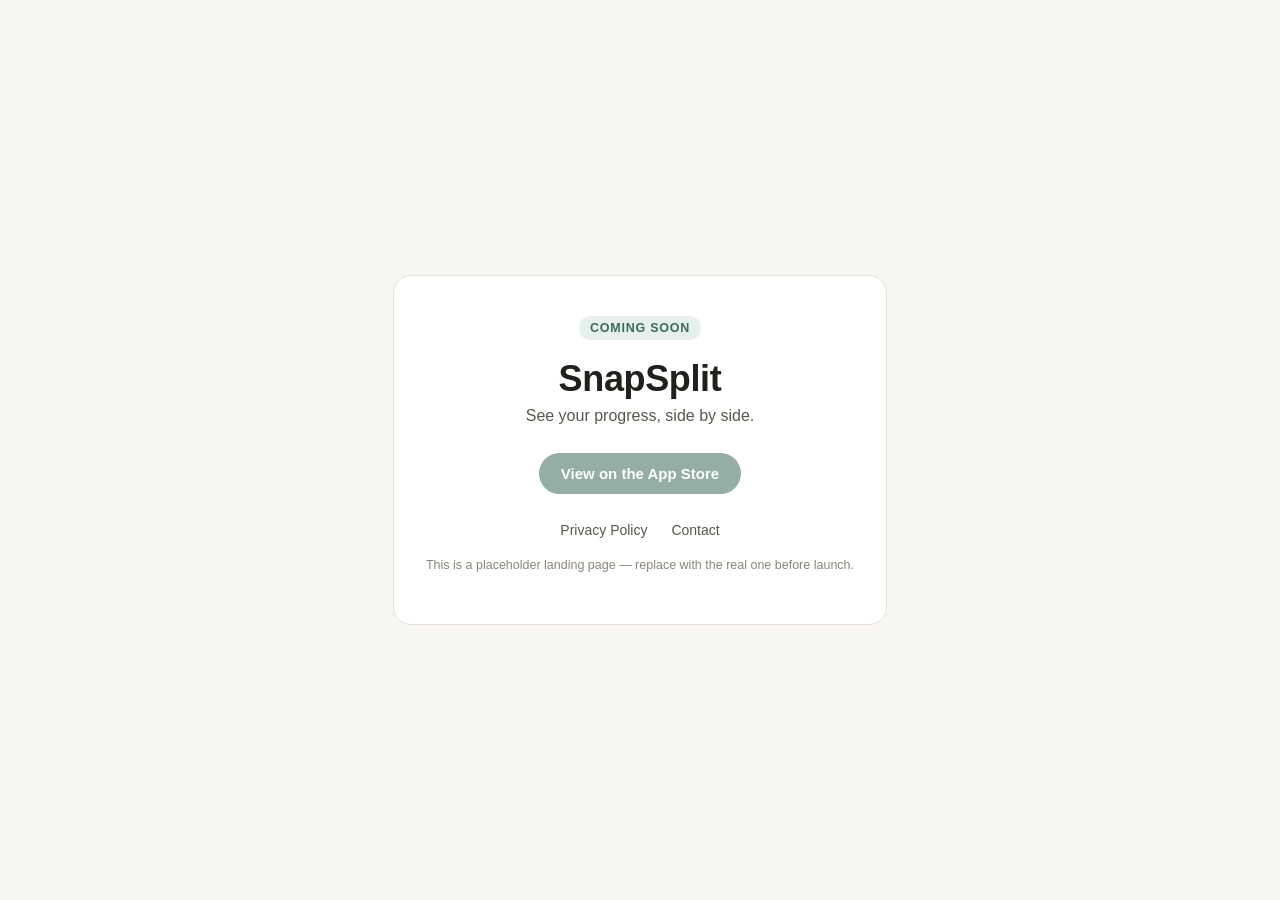
==== index.html @ 33d369a6 "Add privacy policy and placeholder landing page Co-Authored-By: Claude Sonnet 5 <noreply@anthropic.c" ====
<!doctype html>
<html lang="en">
<head>
<meta charset="utf-8">
<meta name="viewport" content="width=device-width, initial-scale=1">
<title>SnapSplit</title>
<meta name="description" content="SnapSplit — see your progress, side by side. A local-first iOS progress-photo app.">
<style>
  :root {
    --bg: #f7f6f3;
    --surface: #ffffff;
    --border: #e4e1da;
    --text: #22201c;
    --text-secondary: #5a564d;
    --text-tertiary: #8a8578;
    --accent: #3d6b5c;
    --accent-soft: #e7efec;
  }
  @media (prefers-color-scheme: dark) {
    :root {
      --bg: #171613;
      --surface: #1f1e1a;
      --border: #322f29;
      --text: #f2f0ea;
      --text-secondary: #b8b4a9;
      --text-tertiary: #837e70;
      --accent: #7fb8a3;
      --accent-soft: #223029;
    }
  }
  * { box-sizing: border-box; }
  body {
    margin: 0;
    background: var(--bg);
    color: var(--text);
    font-family: -apple-system, BlinkMacSystemFont, "Segoe UI", Helvetica, Arial, sans-serif;
    min-height: 100vh;
    display: flex;
    align-items: center;
    justify-content: center;
  }
  .card {
    max-width: 520px;
    margin: 32px 16px;
    padding: 40px 32px;
    background: var(--surface);
    border: 1px solid var(--border);
    border-radius: 18px;
    text-align: center;
  }
  .eyebrow {
    display: inline-flex; align-items: center; gap: 8px;
    font-size: 12.5px; font-weight: 600; letter-spacing: 0.06em; text-transform: uppercase;
    color: var(--accent); background: var(--accent-soft);
    padding: 5px 11px; border-radius: 999px;
  }
  h1 { font-size: clamp(28px, 7vw, 36px); line-height: 1.15; margin: 18px 0 8px; letter-spacing: -0.01em; }
  p.tagline { font-size: 16px; color: var(--text-secondary); margin: 0 0 28px; }
  .cta {
    display: inline-block;
    padding: 12px 22px;
    border-radius: 999px;
    background: var(--accent);
    color: #fff;
    text-decoration: none;
    font-weight: 600;
    font-size: 15px;
    opacity: 0.55;
    pointer-events: none;
  }
  .links { margin-top: 28px; font-size: 14px; }
  .links a { color: var(--text-secondary); text-decoration: none; margin: 0 10px; }
  .links a:hover { color: var(--accent); }
  .note { margin-top: 20px; font-size: 12.5px; color: var(--text-tertiary); }
</style>
</head>
<body>
  <div class="card">
    <span class="eyebrow">Coming soon</span>
    <h1>SnapSplit</h1>
    <p class="tagline">See your progress, side by side.</p>
    <span class="cta">View on the App Store</span>
    <div class="links">
      <a href="privacy.html">Privacy Policy</a>
      <a href="mailto:johnaasencio@gmail.com">Contact</a>
    </div>
    <p class="note">This is a placeholder landing page — replace with the real one before launch.</p>
  </div>
</body>
</html>
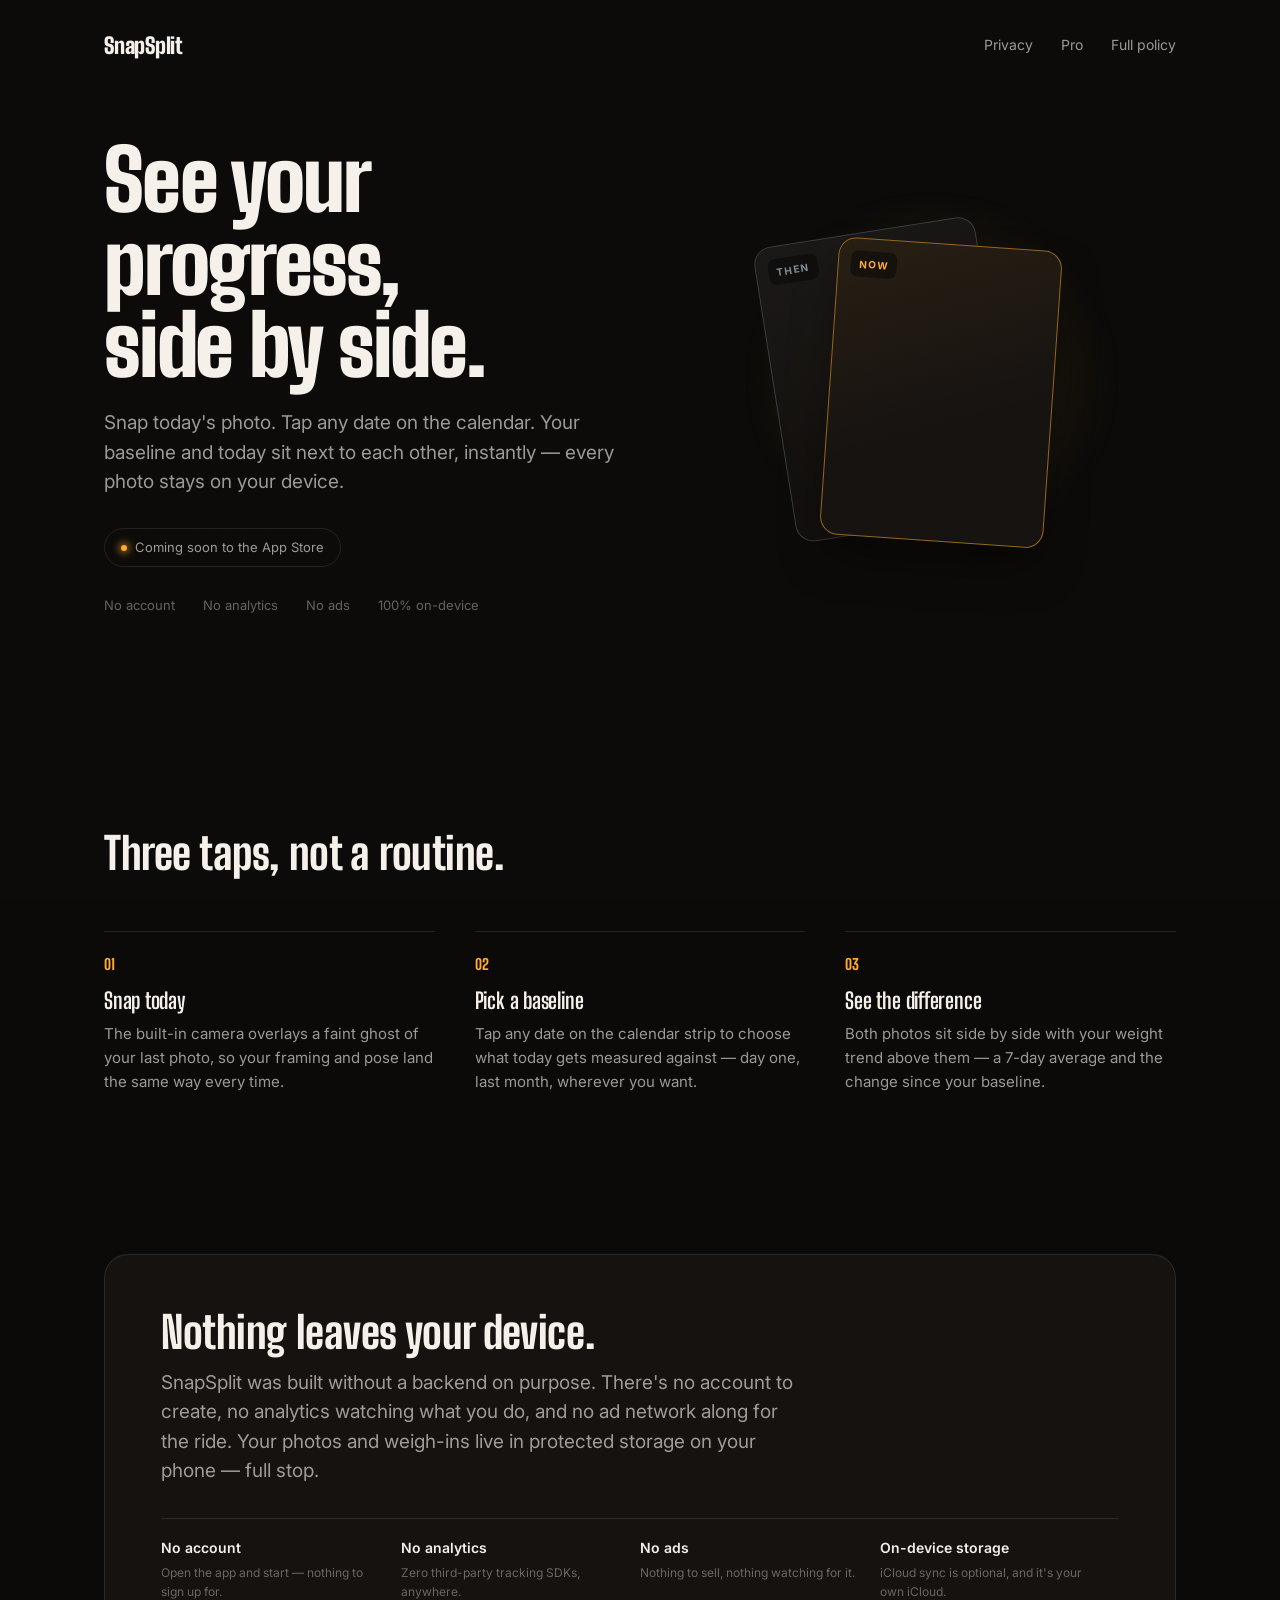
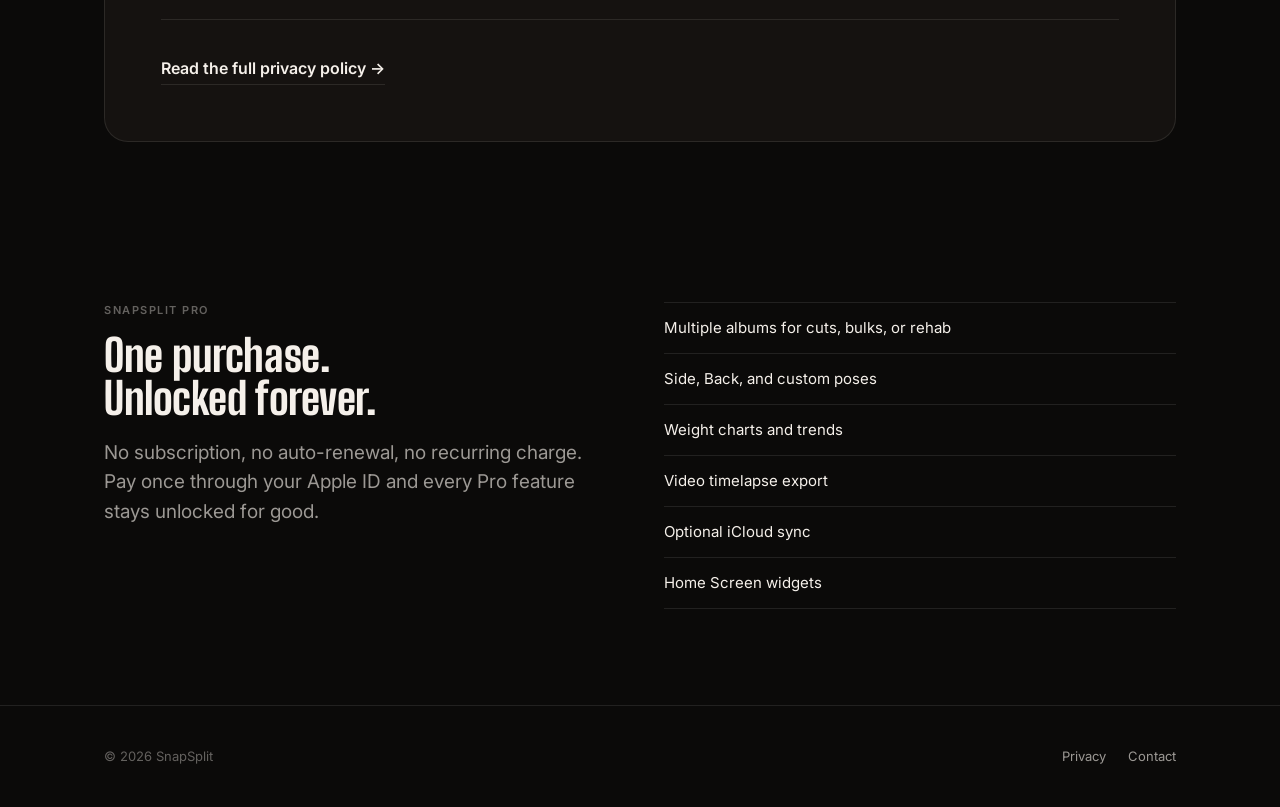
==== commit d52f666a: "Redesign site around the app's own Safelight color/type system Replaces the generic placeholder with" ====
--- a/index.html
+++ b/index.html
@@ -4,87 +4,147 @@
 <meta charset="utf-8">
 <meta name="viewport" content="width=device-width, initial-scale=1">
 <title>SnapSplit</title>
-<meta name="description" content="SnapSplit — see your progress, side by side. A local-first iOS progress-photo app.">
-<style>
-  :root {
-    --bg: #f7f6f3;
-    --surface: #ffffff;
-    --border: #e4e1da;
-    --text: #22201c;
-    --text-secondary: #5a564d;
-    --text-tertiary: #8a8578;
-    --accent: #3d6b5c;
-    --accent-soft: #e7efec;
-  }
-  @media (prefers-color-scheme: dark) {
-    :root {
-      --bg: #171613;
-      --surface: #1f1e1a;
-      --border: #322f29;
-      --text: #f2f0ea;
-      --text-secondary: #b8b4a9;
-      --text-tertiary: #837e70;
-      --accent: #7fb8a3;
-      --accent-soft: #223029;
-    }
-  }
-  * { box-sizing: border-box; }
-  body {
-    margin: 0;
-    background: var(--bg);
-    color: var(--text);
-    font-family: -apple-system, BlinkMacSystemFont, "Segoe UI", Helvetica, Arial, sans-serif;
-    min-height: 100vh;
-    display: flex;
-    align-items: center;
-    justify-content: center;
-  }
-  .card {
-    max-width: 520px;
-    margin: 32px 16px;
-    padding: 40px 32px;
-    background: var(--surface);
-    border: 1px solid var(--border);
-    border-radius: 18px;
-    text-align: center;
-  }
-  .eyebrow {
-    display: inline-flex; align-items: center; gap: 8px;
-    font-size: 12.5px; font-weight: 600; letter-spacing: 0.06em; text-transform: uppercase;
-    color: var(--accent); background: var(--accent-soft);
-    padding: 5px 11px; border-radius: 999px;
-  }
-  h1 { font-size: clamp(28px, 7vw, 36px); line-height: 1.15; margin: 18px 0 8px; letter-spacing: -0.01em; }
-  p.tagline { font-size: 16px; color: var(--text-secondary); margin: 0 0 28px; }
-  .cta {
-    display: inline-block;
-    padding: 12px 22px;
-    border-radius: 999px;
-    background: var(--accent);
-    color: #fff;
-    text-decoration: none;
-    font-weight: 600;
-    font-size: 15px;
-    opacity: 0.55;
-    pointer-events: none;
-  }
-  .links { margin-top: 28px; font-size: 14px; }
-  .links a { color: var(--text-secondary); text-decoration: none; margin: 0 10px; }
-  .links a:hover { color: var(--accent); }
-  .note { margin-top: 20px; font-size: 12.5px; color: var(--text-tertiary); }
-</style>
+<meta name="description" content="SnapSplit — see your progress, side by side. A local-first iOS app for progress photos: no account, no analytics, no ads.">
+<link rel="stylesheet" href="styles.css">
 </head>
 <body>
-  <div class="card">
-    <span class="eyebrow">Coming soon</span>
-    <h1>SnapSplit</h1>
-    <p class="tagline">See your progress, side by side.</p>
-    <span class="cta">View on the App Store</span>
-    <div class="links">
-      <a href="privacy.html">Privacy Policy</a>
+
+<nav class="nav">
+  <div class="container">
+    <a class="wordmark" href="./">SnapSplit</a>
+    <div class="nav-links">
+      <a href="#privacy">Privacy</a>
+      <a href="#pro">Pro</a>
+      <a href="privacy.html">Full policy</a>
+    </div>
+  </div>
+</nav>
+
+<header class="hero">
+  <div class="container">
+    <div class="hero-copy">
+      <h1>See your progress,<br>side by side.</h1>
+      <p class="lede">Snap today's photo. Tap any date on the calendar. Your baseline and today sit next to each other, instantly — every photo stays on your device.</p>
+      <span class="chip"><span class="dot"></span>Coming soon to the App Store</span>
+      <div class="hero-facts">
+        <span>No account</span>
+        <span>No analytics</span>
+        <span>No ads</span>
+        <span>100% on-device</span>
+      </div>
+    </div>
+    <div class="hero-visual" aria-hidden="true">
+      <div class="glow"></div>
+      <div class="card-fan">
+        <div class="card card-then">
+          <div class="card-fill"></div>
+          <span class="card-tag">THEN</span>
+        </div>
+        <div class="card card-now">
+          <div class="card-fill"></div>
+          <span class="card-tag">NOW</span>
+        </div>
+      </div>
+    </div>
+  </div>
+</header>
+
+<section id="how">
+  <div class="container">
+    <div class="section-head">
+      <h2>Three taps, not a routine.</h2>
+    </div>
+    <div class="steps">
+      <div class="step">
+        <span class="num">01</span>
+        <h3>Snap today</h3>
+        <p>The built-in camera overlays a faint ghost of your last photo, so your framing and pose land the same way every time.</p>
+      </div>
+      <div class="step">
+        <span class="num">02</span>
+        <h3>Pick a baseline</h3>
+        <p>Tap any date on the calendar strip to choose what today gets measured against — day one, last month, wherever you want.</p>
+      </div>
+      <div class="step">
+        <span class="num">03</span>
+        <h3>See the difference</h3>
+        <p>Both photos sit side by side with your weight trend above them — a 7-day average and the change since your baseline.</p>
+      </div>
+    </div>
+  </div>
+</section>
+
+<section id="privacy" class="section-tight">
+  <div class="container">
+    <div class="privacy-panel">
+      <div class="section-head">
+        <h2>Nothing leaves your device.</h2>
+        <p class="lede">SnapSplit was built without a backend on purpose. There's no account to create, no analytics watching what you do, and no ad network along for the ride. Your photos and weigh-ins live in protected storage on your phone — full stop.</p>
+      </div>
+      <div class="fact-row">
+        <div class="fact">No account<span>Open the app and start — nothing to sign up for.</span></div>
+        <div class="fact">No analytics<span>Zero third-party tracking SDKs, anywhere.</span></div>
+        <div class="fact">No ads<span>Nothing to sell, nothing watching for it.</span></div>
+        <div class="fact">On-device storage<span>iCloud sync is optional, and it's your own iCloud.</span></div>
+      </div>
+      <a class="link-arrow" href="privacy.html">Read the full privacy policy →</a>
+    </div>
+  </div>
+</section>
+
+<section id="pro">
+  <div class="container">
+    <div class="pro-grid">
+      <div>
+        <div class="eyebrow" style="margin-bottom:14px;">SnapSplit Pro</div>
+        <h2 style="margin-bottom:18px;">One purchase.<br>Unlocked forever.</h2>
+        <p class="lede">No subscription, no auto-renewal, no recurring charge. Pay once through your Apple ID and every Pro feature stays unlocked for good.</p>
+      </div>
+      <ul class="pro-list">
+        <li>Multiple albums for cuts, bulks, or rehab</li>
+        <li>Side, Back, and custom poses</li>
+        <li>Weight charts and trends</li>
+        <li>Video timelapse export</li>
+        <li>Optional iCloud sync</li>
+        <li>Home Screen widgets</li>
+      </ul>
+    </div>
+  </div>
+</section>
+
+<footer>
+  <div class="container">
+    <span>&copy; 2026 SnapSplit</span>
+    <div class="foot-links">
+      <a href="privacy.html">Privacy</a>
       <a href="mailto:johnaasencio@gmail.com">Contact</a>
     </div>
-    <p class="note">This is a placeholder landing page — replace with the real one before launch.</p>
   </div>
+</footer>
+
+<script>
+// A single restrained interaction: the hero cards tilt very slightly toward
+// the cursor. Skipped entirely on touch devices and for reduced-motion users.
+(function () {
+  var prefersReduced = window.matchMedia('(prefers-reduced-motion: reduce)').matches;
+  var isTouch = window.matchMedia('(hover: none)').matches;
+  if (prefersReduced || isTouch) return;
+
+  var visual = document.querySelector('.hero-visual');
+  var fan = document.querySelector('.card-fan');
+  if (!visual || !fan) return;
+
+  visual.addEventListener('mousemove', function (e) {
+    var rect = visual.getBoundingClientRect();
+    var x = (e.clientX - rect.left) / rect.width - 0.5;
+    var y = (e.clientY - rect.top) / rect.height - 0.5;
+    fan.style.transform = 'rotate(' + (x * -4) + 'deg) translate(' + (x * 6) + 'px,' + (y * 6) + 'px)';
+  });
+  visual.addEventListener('mouseleave', function () {
+    fan.style.transform = '';
+  });
+})();
+</script>
+
 </body>
 </html>
--- a/styles.css
+++ b/styles.css
@@ -0,0 +1,392 @@
+/* SnapSplit — shared site styles
+   Color tokens are pulled directly from SSColors.swift ("Safelight") so the
+   site and the app are the same object seen from two angles: a warm,
+   near-black room with one amber lamp left burning, and a cool, fixed
+   counter-tone for whatever's being measured against. */
+
+@import url('https://fonts.googleapis.com/css2?family=Big+Shoulders+Display:wght@700;800;900&family=Inter:wght@400;500;600;700&display=swap');
+
+:root {
+  --bg: #0b0a09;
+  --surface: #151210;
+  --surface-elevated: #221e1a;
+  --text: #f5f0ea;
+  --text-secondary: rgba(245, 240, 234, 0.62);
+  --text-tertiary: rgba(245, 240, 234, 0.38);
+  --hairline: rgba(245, 240, 234, 0.1);
+  --accent: #ffaa2b;
+  --accent-wash: rgba(255, 170, 43, 0.14);
+  --on-accent: #0b0a09;
+  --archive: #9aaab5;
+  --archive-wash: rgba(154, 170, 181, 0.16);
+  --positive: #3fbf97;
+
+  --font-display: "Big Shoulders Display", "Arial Narrow", sans-serif;
+  --font-body: "Inter", -apple-system, BlinkMacSystemFont, "Segoe UI", sans-serif;
+
+  --container: 1120px;
+}
+
+* { box-sizing: border-box; }
+
+html { color-scheme: dark; }
+
+body {
+  margin: 0;
+  background: var(--bg);
+  color: var(--text);
+  font-family: var(--font-body);
+  font-size: 16px;
+  line-height: 1.6;
+  -webkit-font-smoothing: antialiased;
+}
+
+/* Faint grain so the dark ground reads as a lit room, not a flat rectangle. */
+body::before {
+  content: "";
+  position: fixed;
+  inset: 0;
+  pointer-events: none;
+  z-index: 1;
+  opacity: 0.05;
+  mix-blend-mode: overlay;
+  background-image: url("data:image/svg+xml,%3Csvg xmlns='http://www.w3.org/2000/svg' width='120' height='120'%3E%3Cfilter id='n'%3E%3CfeTurbulence type='fractalNoise' baseFrequency='0.9' numOctaves='2' stitchTiles='stitch'/%3E%3C/filter%3E%3Crect width='100%25' height='100%25' filter='url(%23n)'/%3E%3C/svg%3E");
+}
+
+img { max-width: 100%; display: block; }
+
+a { color: inherit; }
+
+.container {
+  max-width: var(--container);
+  margin: 0 auto;
+  padding: 0 24px;
+}
+
+/* ---------- Type ---------- */
+
+h1, h2, h3, .display {
+  font-family: var(--font-display);
+  font-weight: 800;
+  letter-spacing: -0.01em;
+  line-height: 0.98;
+  margin: 0;
+}
+
+h1 { font-size: clamp(44px, 7vw, 84px); font-weight: 900; letter-spacing: -0.02em; }
+h2 { font-size: clamp(30px, 4vw, 44px); }
+h3 { font-size: 22px; font-weight: 700; }
+
+p { margin: 0; color: var(--text-secondary); max-width: 62ch; }
+
+.eyebrow {
+  font-family: var(--font-body);
+  font-size: 11px;
+  font-weight: 600;
+  letter-spacing: 0.14em;
+  text-transform: uppercase;
+  color: var(--text-tertiary);
+}
+
+.lede {
+  font-size: 19px;
+  line-height: 1.55;
+  color: var(--text-secondary);
+}
+
+/* ---------- Nav ---------- */
+
+.nav {
+  position: relative;
+  z-index: 2;
+  padding: 28px 0;
+}
+.nav .container {
+  display: flex;
+  align-items: center;
+  justify-content: space-between;
+}
+.wordmark {
+  font-family: var(--font-display);
+  font-size: 22px;
+  font-weight: 900;
+  letter-spacing: -0.01em;
+  text-decoration: none;
+  color: var(--text);
+}
+.nav-links {
+  display: flex;
+  align-items: center;
+  gap: 28px;
+  font-size: 14px;
+  color: var(--text-secondary);
+}
+.nav-links a { text-decoration: none; }
+.nav-links a:hover { color: var(--text); }
+
+/* ---------- Buttons / chips ---------- */
+
+.chip {
+  display: inline-flex;
+  align-items: center;
+  gap: 8px;
+  font-size: 13px;
+  color: var(--text-secondary);
+  border: 1px solid var(--hairline);
+  border-radius: 999px;
+  padding: 8px 16px;
+}
+.chip .dot {
+  width: 6px;
+  height: 6px;
+  border-radius: 50%;
+  background: var(--accent);
+  box-shadow: 0 0 8px 1px var(--accent);
+}
+
+.link-arrow {
+  display: inline-flex;
+  align-items: baseline;
+  gap: 6px;
+  color: var(--text);
+  text-decoration: none;
+  font-weight: 600;
+  border-bottom: 1px solid var(--hairline);
+  padding-bottom: 2px;
+}
+.link-arrow:hover { border-color: var(--accent); color: var(--accent); }
+
+/* ---------- Sections ---------- */
+
+section { position: relative; z-index: 2; padding: 96px 0; }
+.section-tight { padding: 64px 0; }
+
+.section-head {
+  max-width: 640px;
+  margin-bottom: 56px;
+}
+.section-head h2 { margin-bottom: 14px; }
+
+/* ---------- Hero ---------- */
+
+.hero {
+  padding: 48px 0 120px;
+  overflow: hidden;
+}
+.hero .container {
+  display: grid;
+  grid-template-columns: 1.1fr 1fr;
+  gap: 48px;
+  align-items: center;
+}
+.hero-copy h1 { margin-bottom: 22px; }
+.hero-copy .lede { margin-bottom: 32px; }
+.hero-facts {
+  display: flex;
+  flex-wrap: wrap;
+  gap: 10px 28px;
+  margin-top: 28px;
+  font-size: 13px;
+  color: var(--text-tertiary);
+}
+.hero-facts span { white-space: nowrap; }
+
+.hero-visual {
+  position: relative;
+  height: 440px;
+  display: flex;
+  align-items: center;
+  justify-content: center;
+}
+.glow {
+  position: absolute;
+  width: 380px;
+  height: 380px;
+  border-radius: 50%;
+  background: radial-gradient(circle, var(--accent-wash) 0%, transparent 70%);
+  filter: blur(4px);
+  animation: breathe 7s ease-in-out infinite;
+}
+.card-fan { position: relative; width: 280px; height: 373px; }
+.card {
+  position: absolute;
+  width: 224px;
+  height: 298px;
+  border-radius: 18px;
+  background: var(--surface);
+  border: 1px solid var(--hairline);
+  top: 38px;
+  left: 28px;
+}
+.card-then {
+  transform: rotate(-9deg) translate(-46px, -6px);
+  opacity: 0.82;
+  border-color: rgba(154, 170, 181, 0.35);
+  animation: drift-then 6.4s ease-in-out infinite;
+}
+.card-now {
+  transform: rotate(4deg) translate(10px, 14px);
+  border-color: rgba(255, 170, 43, 0.55);
+  box-shadow: 0 24px 48px -12px rgba(0, 0, 0, 0.6);
+  animation: drift-now 6.4s ease-in-out infinite;
+}
+.card-tag {
+  position: absolute;
+  top: 12px;
+  left: 12px;
+  font-family: var(--font-body);
+  font-size: 10px;
+  font-weight: 700;
+  letter-spacing: 0.14em;
+  padding: 5px 8px;
+  border-radius: 7px;
+  background: rgba(11, 10, 9, 0.62);
+}
+.card-then .card-tag { color: var(--archive); }
+.card-now .card-tag { color: var(--accent); }
+.card-fill {
+  position: absolute;
+  inset: 0;
+  border-radius: 18px;
+  opacity: 0.5;
+}
+.card-then .card-fill { background: linear-gradient(160deg, rgba(154,170,181,0.14), transparent 60%); }
+.card-now .card-fill { background: linear-gradient(160deg, rgba(255,170,43,0.16), transparent 60%); }
+
+@keyframes drift-then {
+  0%, 100% { transform: rotate(-9deg) translate(-46px, -14px); }
+  50% { transform: rotate(-9deg) translate(-46px, 2px); }
+}
+@keyframes drift-now {
+  0%, 100% { transform: rotate(4deg) translate(10px, 20px); }
+  50% { transform: rotate(4deg) translate(10px, 6px); }
+}
+@keyframes breathe {
+  0%, 100% { opacity: 0.7; transform: scale(1); }
+  50% { opacity: 1; transform: scale(1.08); }
+}
+
+/* One-time load reveal for the hero only — not repeated per-section. */
+.hero-copy > * , .hero-visual {
+  animation: rise 0.9s cubic-bezier(0.16, 1, 0.3, 1) both;
+}
+.hero-copy h1 { animation-delay: 0.05s; }
+.hero-copy .lede { animation-delay: 0.15s; }
+.hero-copy .hero-facts { animation-delay: 0.25s; }
+.hero-copy .chip { animation-delay: 0.32s; }
+.hero-visual { animation-delay: 0.1s; }
+
+@keyframes rise {
+  from { opacity: 0; transform: translateY(14px); }
+  to { opacity: 1; transform: translateY(0); }
+}
+
+/* ---------- How it works ---------- */
+
+.steps {
+  display: grid;
+  grid-template-columns: repeat(3, 1fr);
+  gap: 40px;
+}
+.step { border-top: 1px solid var(--hairline); padding-top: 20px; }
+.step .num {
+  font-family: var(--font-display);
+  font-size: 15px;
+  font-weight: 800;
+  color: var(--accent);
+  display: block;
+  margin-bottom: 14px;
+}
+.step h3 { margin-bottom: 10px; }
+.step p { font-size: 15px; }
+
+/* ---------- Privacy panel ---------- */
+
+.privacy-panel {
+  background: var(--surface);
+  border: 1px solid var(--hairline);
+  border-radius: 24px;
+  padding: 56px;
+}
+.privacy-panel .section-head { margin-bottom: 28px; }
+.fact-row {
+  display: flex;
+  flex-wrap: wrap;
+  gap: 12px 0;
+  margin: 32px 0 36px;
+  border-top: 1px solid var(--hairline);
+  border-bottom: 1px solid var(--hairline);
+}
+.fact {
+  flex: 1 1 200px;
+  padding: 18px 24px 18px 0;
+  font-size: 14px;
+  color: var(--text);
+  font-weight: 600;
+}
+.fact span {
+  display: block;
+  font-size: 12px;
+  font-weight: 400;
+  color: var(--text-tertiary);
+  margin-top: 4px;
+}
+
+/* ---------- Pro ---------- */
+
+.pro-grid {
+  display: grid;
+  grid-template-columns: 1fr 1fr;
+  gap: 48px;
+  align-items: start;
+}
+.pro-list { list-style: none; margin: 0; padding: 0; }
+.pro-list li {
+  padding: 13px 0;
+  border-top: 1px solid var(--hairline);
+  color: var(--text);
+  font-size: 15px;
+}
+.pro-list li:last-child { border-bottom: 1px solid var(--hairline); }
+.price-note {
+  margin-top: 24px;
+  font-size: 13px;
+  color: var(--text-tertiary);
+}
+
+/* ---------- Footer ---------- */
+
+footer {
+  border-top: 1px solid var(--hairline);
+  padding: 40px 0;
+  position: relative;
+  z-index: 2;
+}
+footer .container {
+  display: flex;
+  flex-wrap: wrap;
+  justify-content: space-between;
+  align-items: center;
+  gap: 16px;
+  font-size: 13px;
+  color: var(--text-tertiary);
+}
+footer .foot-links { display: flex; gap: 22px; }
+footer a { text-decoration: none; color: var(--text-secondary); }
+footer a:hover { color: var(--accent); }
+
+/* ---------- Responsive ---------- */
+
+@media (max-width: 860px) {
+  .hero .container { grid-template-columns: 1fr; }
+  .hero-visual { height: 340px; order: -1; }
+  .steps { grid-template-columns: 1fr; gap: 32px; }
+  .pro-grid { grid-template-columns: 1fr; }
+  .privacy-panel { padding: 36px 24px; }
+}
+
+@media (prefers-reduced-motion: reduce) {
+  .card-then, .card-now, .glow, .hero-copy > *, .hero-visual {
+    animation: none !important;
+  }
+}
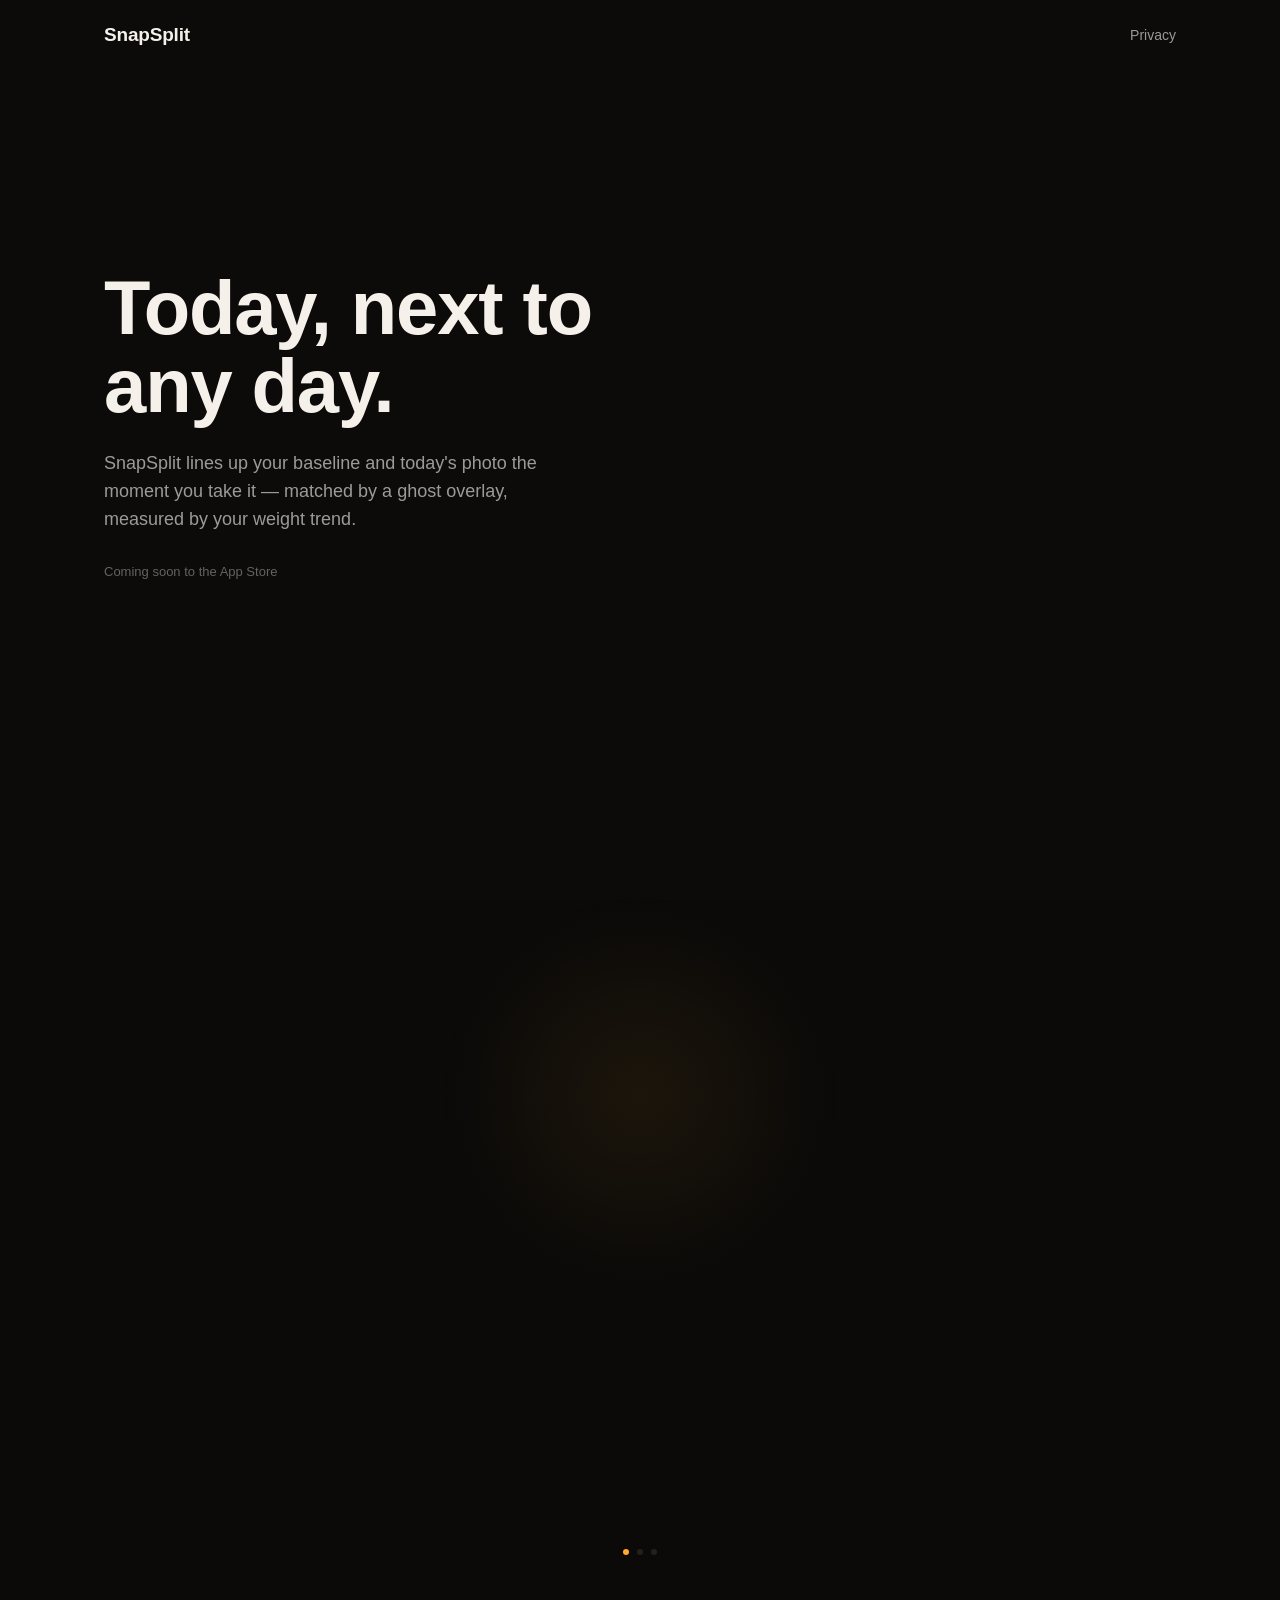
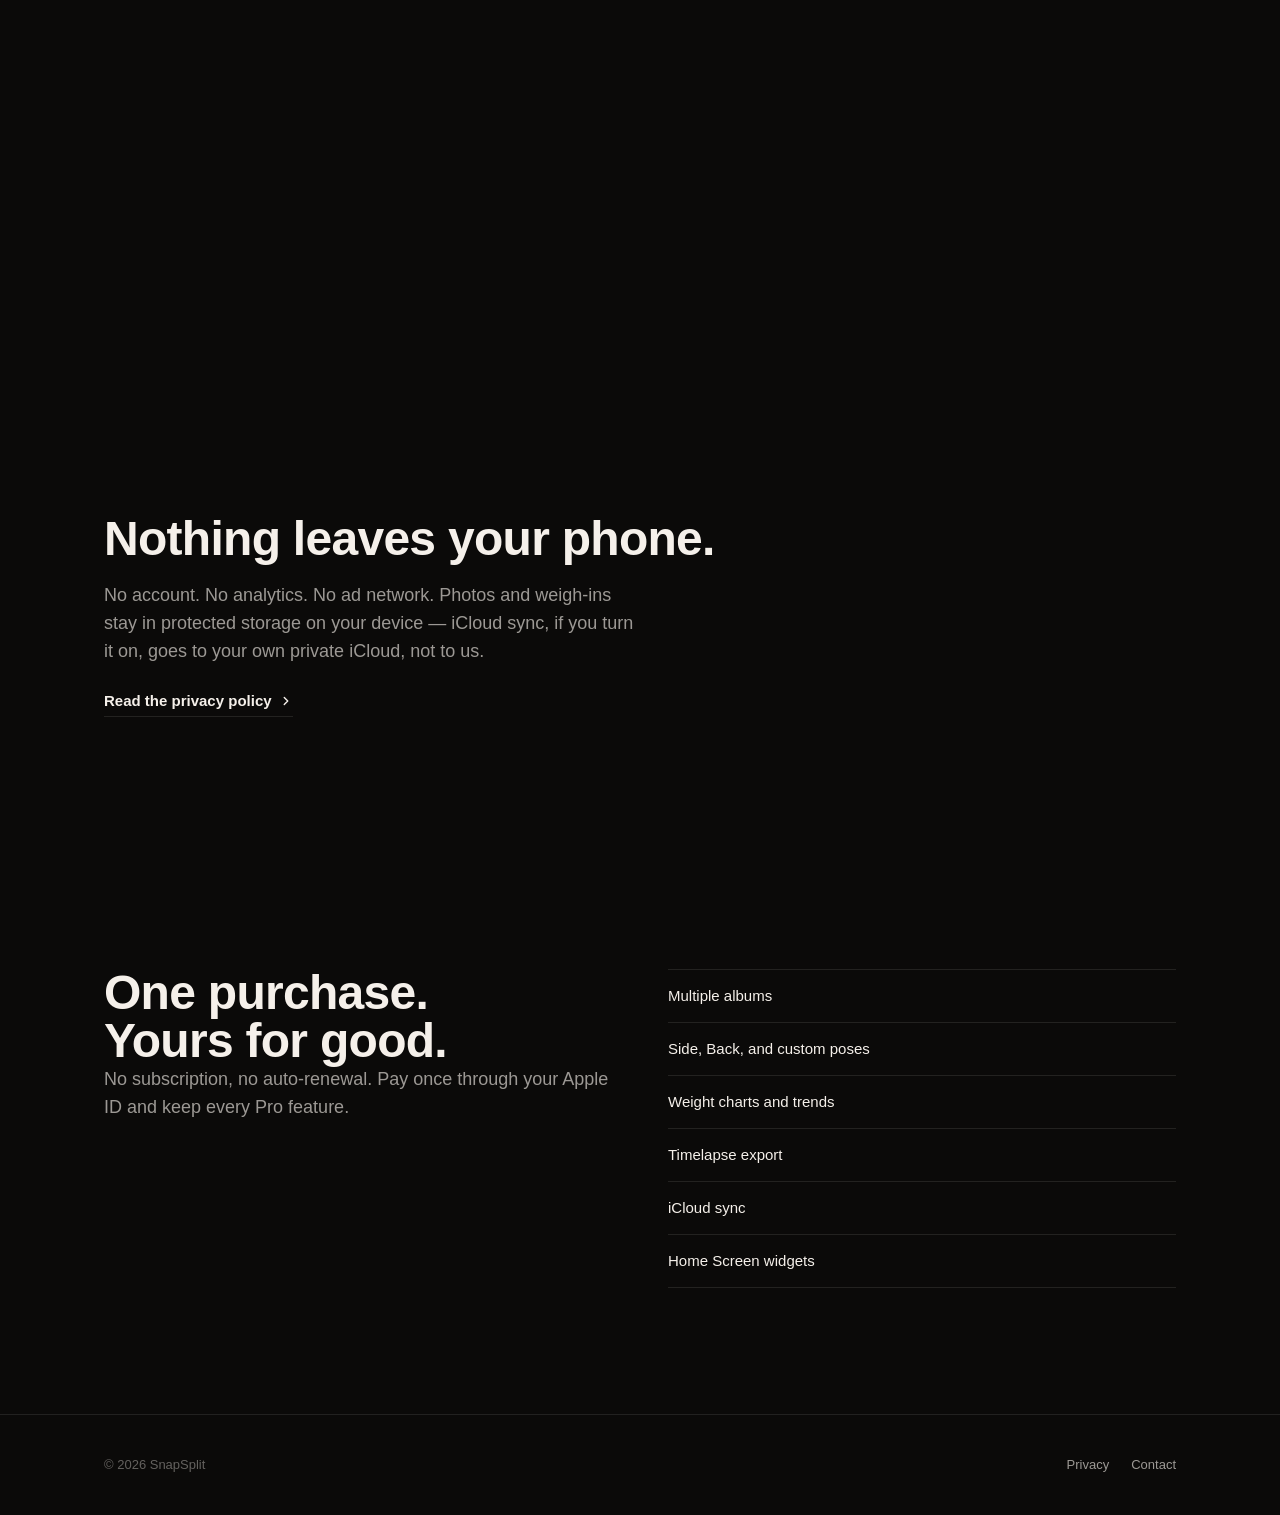
==== commit fc6c162f: "Rebuild as an Apple-style scroll-scrubbed page instead of a static one - Replace the two-Google-Font" ====
--- a/index.html
+++ b/index.html
@@ -4,108 +4,87 @@
 <meta charset="utf-8">
 <meta name="viewport" content="width=device-width, initial-scale=1">
 <title>SnapSplit</title>
-<meta name="description" content="SnapSplit — see your progress, side by side. A local-first iOS app for progress photos: no account, no analytics, no ads.">
+<meta name="description" content="SnapSplit lines up your baseline and today's photo the moment you take it. No account, no analytics, kept entirely on your phone.">
 <link rel="stylesheet" href="styles.css">
 </head>
 <body>
 
-<nav class="nav">
+<nav class="nav" id="nav">
   <div class="container">
     <a class="wordmark" href="./">SnapSplit</a>
     <div class="nav-links">
-      <a href="#privacy">Privacy</a>
-      <a href="#pro">Pro</a>
-      <a href="privacy.html">Full policy</a>
+      <a href="privacy.html">Privacy</a>
     </div>
   </div>
 </nav>
 
 <header class="hero">
   <div class="container">
-    <div class="hero-copy">
-      <h1>See your progress,<br>side by side.</h1>
-      <p class="lede">Snap today's photo. Tap any date on the calendar. Your baseline and today sit next to each other, instantly — every photo stays on your device.</p>
-      <span class="chip"><span class="dot"></span>Coming soon to the App Store</span>
-      <div class="hero-facts">
-        <span>No account</span>
-        <span>No analytics</span>
-        <span>No ads</span>
-        <span>100% on-device</span>
-      </div>
-    </div>
-    <div class="hero-visual" aria-hidden="true">
-      <div class="glow"></div>
-      <div class="card-fan">
-        <div class="card card-then">
-          <div class="card-fill"></div>
-          <span class="card-tag">THEN</span>
-        </div>
-        <div class="card card-now">
-          <div class="card-fill"></div>
-          <span class="card-tag">NOW</span>
-        </div>
-      </div>
-    </div>
+    <h1>Today, next to any day.</h1>
+    <p class="lede">SnapSplit lines up your baseline and today's photo the moment you take it — matched by a ghost overlay, measured by your weight trend.</p>
+    <p class="note">Coming soon to the App Store</p>
   </div>
 </header>
 
-<section id="how">
-  <div class="container">
-    <div class="section-head">
-      <h2>Three taps, not a routine.</h2>
-    </div>
-    <div class="steps">
-      <div class="step">
-        <span class="num">01</span>
-        <h3>Snap today</h3>
-        <p>The built-in camera overlays a faint ghost of your last photo, so your framing and pose land the same way every time.</p>
-      </div>
-      <div class="step">
-        <span class="num">02</span>
-        <h3>Pick a baseline</h3>
-        <p>Tap any date on the calendar strip to choose what today gets measured against — day one, last month, wherever you want.</p>
-      </div>
-      <div class="step">
-        <span class="num">03</span>
-        <h3>See the difference</h3>
-        <p>Both photos sit side by side with your weight trend above them — a 7-day average and the change since your baseline.</p>
-      </div>
+<section class="reveal" id="reveal">
+  <div class="reveal-sticky">
+    <div class="reveal-stage" id="stage">
+      <div class="reveal-glow" id="glow"></div>
+      <div class="rcard rcard-then" id="cardThen">
+        <div class="rcard-fill"></div>
+        <span class="rcard-tag">Then</span>
+      </div>
+      <div class="rcard rcard-now" id="cardNow">
+        <div class="rcard-fill"></div>
+        <span class="rcard-tag">Now</span>
+      </div>
+    </div>
+    <div class="reveal-copy">
+      <div class="reveal-phase" id="phase0">
+        <h3>Start anywhere.</h3>
+        <p>Tap any day on the calendar. That becomes your baseline — day one, last month, whenever you want to measure from.</p>
+      </div>
+      <div class="reveal-phase" id="phase1">
+        <h3>Match it exactly.</h3>
+        <p>A faint outline of your last photo sits on the live camera preview, so your framing lands the same way every time.</p>
+      </div>
+      <div class="reveal-phase" id="phase2">
+        <h3>See what changed.</h3>
+        <p>Baseline and today, side by side — with your 7-day weight average and the change since your baseline right above them.</p>
+      </div>
+    </div>
+    <div class="reveal-progress" id="progress">
+      <span></span><span></span><span></span>
     </div>
   </div>
 </section>
 
-<section id="privacy" class="section-tight">
-  <div class="container">
-    <div class="privacy-panel">
-      <div class="section-head">
-        <h2>Nothing leaves your device.</h2>
-        <p class="lede">SnapSplit was built without a backend on purpose. There's no account to create, no analytics watching what you do, and no ad network along for the ride. Your photos and weigh-ins live in protected storage on your phone — full stop.</p>
-      </div>
-      <div class="fact-row">
-        <div class="fact">No account<span>Open the app and start — nothing to sign up for.</span></div>
-        <div class="fact">No analytics<span>Zero third-party tracking SDKs, anywhere.</span></div>
-        <div class="fact">No ads<span>Nothing to sell, nothing watching for it.</span></div>
-        <div class="fact">On-device storage<span>iCloud sync is optional, and it's your own iCloud.</span></div>
-      </div>
-      <a class="link-arrow" href="privacy.html">Read the full privacy policy →</a>
+<section class="plain" id="privacy">
+  <div class="container">
+    <div class="section-copy">
+      <h2>Nothing leaves your phone.</h2>
+      <p class="lede">No account. No analytics. No ad network. Photos and weigh-ins stay in protected storage on your device — iCloud sync, if you turn it on, goes to your own private iCloud, not to us.</p>
+      <a class="chevron-link" href="privacy.html">
+        Read the privacy policy
+        <svg width="14" height="14" viewBox="0 0 24 24" fill="none" stroke="currentColor" stroke-width="2.4" stroke-linecap="round" stroke-linejoin="round"><path d="M9 6l6 6-6 6"/></svg>
+      </a>
     </div>
   </div>
 </section>
 
-<section id="pro">
+<section class="plain" id="pro">
   <div class="container">
     <div class="pro-grid">
       <div>
-        <div class="eyebrow" style="margin-bottom:14px;">SnapSplit Pro</div>
-        <h2 style="margin-bottom:18px;">One purchase.<br>Unlocked forever.</h2>
-        <p class="lede">No subscription, no auto-renewal, no recurring charge. Pay once through your Apple ID and every Pro feature stays unlocked for good.</p>
+        <h2>One purchase.<br>Yours for good.</h2>
+        <p class="lede">No subscription, no auto-renewal. Pay once through your Apple ID and keep every Pro feature.</p>
       </div>
       <ul class="pro-list">
-        <li>Multiple albums for cuts, bulks, or rehab</li>
+        <li>Multiple albums</li>
         <li>Side, Back, and custom poses</li>
         <li>Weight charts and trends</li>
-        <li>Video timelapse export</li>
-        <li>Optional iCloud sync</li>
+        <li>Timelapse export</li>
+        <li>iCloud sync</li>
         <li>Home Screen widgets</li>
       </ul>
     </div>
@@ -123,26 +102,113 @@
 </footer>
 
 <script>
-// A single restrained interaction: the hero cards tilt very slightly toward
-// the cursor. Skipped entirely on touch devices and for reduced-motion users.
+(function () {
+  var nav = document.getElementById('nav');
+  window.addEventListener('scroll', function () {
+    nav.classList.toggle('scrolled', window.scrollY > 8);
+  }, { passive: true });
+})();
+
+/* Scroll-scrubbed deck: the section is pinned for 320vh of scroll, and
+ * everything inside is driven purely by how far through that span the
+ * user has scrolled — no scroll-triggered one-shot fades. Reduced-motion
+ * users get a static resting layout instead (see styles.css). */
 (function () {
   var prefersReduced = window.matchMedia('(prefers-reduced-motion: reduce)').matches;
-  var isTouch = window.matchMedia('(hover: none)').matches;
-  if (prefersReduced || isTouch) return;
-
-  var visual = document.querySelector('.hero-visual');
-  var fan = document.querySelector('.card-fan');
-  if (!visual || !fan) return;
-
-  visual.addEventListener('mousemove', function (e) {
-    var rect = visual.getBoundingClientRect();
-    var x = (e.clientX - rect.left) / rect.width - 0.5;
-    var y = (e.clientY - rect.top) / rect.height - 0.5;
-    fan.style.transform = 'rotate(' + (x * -4) + 'deg) translate(' + (x * 6) + 'px,' + (y * 6) + 'px)';
-  });
-  visual.addEventListener('mouseleave', function () {
-    fan.style.transform = '';
-  });
+  var reveal = document.getElementById('reveal');
+  if (prefersReduced || !reveal) return;
+
+  var cardThen = document.getElementById('cardThen');
+  var cardNow = document.getElementById('cardNow');
+  var glow = document.getElementById('glow');
+  var phases = [document.getElementById('phase0'), document.getElementById('phase1'), document.getElementById('phase2')];
+  var dots = document.querySelectorAll('#progress span');
+
+  function lerp(a, b, t) { return a + (b - a) * t; }
+  function clamp(v, lo, hi) { return Math.max(lo, Math.min(hi, v)); }
+  // Remaps t from [inLo, inHi] to [0, 1], clamped — the building block for
+  // "this property only moves during this slice of the scroll".
+  function segment(t, inLo, inHi) { return clamp((t - inLo) / (inHi - inLo), 0, 1); }
+
+  var ticking = false;
+
+  function render() {
+    ticking = false;
+    var rect = reveal.getBoundingClientRect();
+    var scrollable = rect.height - window.innerHeight;
+    var progress = scrollable > 0 ? clamp(-rect.top / scrollable, 0, 1) : 0;
+
+    // Three even acts: (0) baseline card takes the stage, (1) today's
+    // card takes over, (2) both settle side by side as the real compare
+    // layout, with the stat copy landing last.
+    var a = segment(progress, 0.0, 0.36);
+    var b = segment(progress, 0.30, 0.68);
+    var c = segment(progress, 0.62, 1.0);
+
+    // THEN card: enters large and centered, then slides left/shrinks
+    // once NOW starts taking over, settling into its final "baseline"
+    // slot on the left.
+    var thenScale = lerp(1.05, 0.78, b);
+    var thenX = lerp(0, -92, b);
+    var thenY = lerp(0, 8, b);
+    var thenRotate = lerp(-2, -6, b);
+    var thenOpacity = lerp(0.0, 1, segment(progress, 0, 0.08));
+    cardThen.style.transform = 'translate(-50%,-50%) translate(' + thenX + 'px,' + thenY + 'px) rotate(' + thenRotate + 'deg) scale(' + thenScale + ')';
+    cardThen.style.opacity = thenOpacity;
+    cardThen.style.zIndex = b < 0.5 ? 1 : 2;
+
+    // NOW card: waits offstage-right, scales up to dominate during act
+    // two, then settles into its final slot on the right, in front.
+    var nowEnter = segment(progress, 0.24, 0.5);
+    var nowSettle = segment(progress, 0.6, 0.9);
+    var nowScale = lerp(0.7, 1.08, nowEnter) - lerp(0, 0.3, nowSettle);
+    var nowX = lerp(140, 0, nowEnter) + lerp(0, 92, nowSettle);
+    var nowY = lerp(30, 0, nowEnter) - lerp(0, 8, nowSettle);
+    var nowRotate = lerp(6, 2, nowEnter) + lerp(0, 4, nowSettle);
+    var nowOpacity = nowEnter;
+    cardNow.style.transform = 'translate(-50%,-50%) translate(' + nowX + 'px,' + nowY + 'px) rotate(' + nowRotate + 'deg) scale(' + nowScale + ')';
+    cardNow.style.opacity = nowOpacity;
+    cardNow.style.zIndex = 3;
+
+    glow.style.opacity = 0.5 + 0.5 * Math.sin(progress * Math.PI);
+    glow.style.transform = 'translate(-50%,-50%) scale(' + lerp(0.85, 1.15, Math.sin(progress * Math.PI)) + ')';
+
+    // Text gets its own, much narrower crossfade windows than the cards —
+    // two paragraphs overlapping at 50% opacity reads as mush, whereas two
+    // cards overlapping reads as a deck. Each phase fades in over ~6% of
+    // scroll, holds, then (except the last) fades out over another ~8%.
+    function textOpacity(fadeInStart, fullBy, fadeOutStart, fadeOutEnd) {
+      var into = segment(progress, fadeInStart, fullBy);
+      if (fadeOutEnd === undefined) return into;
+      var outOf = 1 - segment(progress, fadeOutStart, fadeOutEnd);
+      return Math.min(into, outOf);
+    }
+    var weights = [
+      textOpacity(0.0, 0.06, 0.28, 0.36),
+      textOpacity(0.32, 0.40, 0.60, 0.68),
+      textOpacity(0.64, 0.72)
+    ];
+    phases.forEach(function (el, i) {
+      var w = weights[i];
+      el.style.opacity = w;
+      el.style.transform = 'translateY(' + lerp(10, 0, w) + 'px)';
+      el.style.pointerEvents = w > 0.5 ? 'auto' : 'none';
+    });
+
+    var activeIndex = weights.indexOf(Math.max.apply(null, weights));
+    dots.forEach(function (d, i) { d.classList.toggle('active', i === activeIndex); });
+  }
+
+  function onScroll() {
+    if (!ticking) {
+      ticking = true;
+      requestAnimationFrame(render);
+    }
+  }
+
+  window.addEventListener('scroll', onScroll, { passive: true });
+  window.addEventListener('resize', onScroll);
+  render();
 })();
 </script>
 
--- a/styles.css
+++ b/styles.css
@@ -1,10 +1,12 @@
 /* SnapSplit — shared site styles
-   Color tokens are pulled directly from SSColors.swift ("Safelight") so the
-   site and the app are the same object seen from two angles: a warm,
+   Tokens pulled directly from SSColors.swift ("Safelight"): a warm,
    near-black room with one amber lamp left burning, and a cool, fixed
-   counter-tone for whatever's being measured against. */
-
-@import url('https://fonts.googleapis.com/css2?family=Big+Shoulders+Display:wght@700;800;900&family=Inter:wght@400;500;600;700&display=swap');
+   counter-tone for whatever's being measured against.
+
+   Type is a single system stack, split into two voices by weight/width
+   only — the same approach as SSTypography.swift (compressed+heavy for
+   structure, plain+regular for reading), not two paired webfonts. On an
+   Apple device this renders actual San Francisco. */
 
 :root {
   --bg: #0b0a09;
@@ -19,29 +21,25 @@
   --on-accent: #0b0a09;
   --archive: #9aaab5;
   --archive-wash: rgba(154, 170, 181, 0.16);
-  --positive: #3fbf97;
-
-  --font-display: "Big Shoulders Display", "Arial Narrow", sans-serif;
-  --font-body: "Inter", -apple-system, BlinkMacSystemFont, "Segoe UI", sans-serif;
-
+
+  --font: -apple-system, BlinkMacSystemFont, "SF Pro Display", "Segoe UI", Roboto, sans-serif;
   --container: 1120px;
+  --ease: cubic-bezier(0.16, 1, 0.3, 1);
 }
 
 * { box-sizing: border-box; }
-
-html { color-scheme: dark; }
+html { color-scheme: dark; scroll-behavior: smooth; }
 
 body {
   margin: 0;
   background: var(--bg);
   color: var(--text);
-  font-family: var(--font-body);
+  font-family: var(--font);
   font-size: 16px;
   line-height: 1.6;
   -webkit-font-smoothing: antialiased;
 }
 
-/* Faint grain so the dark ground reads as a lit room, not a flat rectangle. */
 body::before {
   content: "";
   position: fixed;
@@ -54,8 +52,8 @@
 }
 
 img { max-width: 100%; display: block; }
-
 a { color: inherit; }
+:focus-visible { outline: 2px solid var(--accent); outline-offset: 3px; }
 
 .container {
   max-width: var(--container);
@@ -65,303 +63,202 @@
 
 /* ---------- Type ---------- */
 
-h1, h2, h3, .display {
-  font-family: var(--font-display);
+h1, h2, h3 {
+  font-family: var(--font);
   font-weight: 800;
-  letter-spacing: -0.01em;
-  line-height: 0.98;
+  font-stretch: condensed;
+  letter-spacing: -0.015em;
+  line-height: 1.02;
   margin: 0;
 }
-
-h1 { font-size: clamp(44px, 7vw, 84px); font-weight: 900; letter-spacing: -0.02em; }
-h2 { font-size: clamp(30px, 4vw, 44px); }
-h3 { font-size: 22px; font-weight: 700; }
-
-p { margin: 0; color: var(--text-secondary); max-width: 62ch; }
-
-.eyebrow {
-  font-family: var(--font-body);
-  font-size: 11px;
-  font-weight: 600;
-  letter-spacing: 0.14em;
-  text-transform: uppercase;
-  color: var(--text-tertiary);
-}
-
-.lede {
+h1 { font-size: clamp(40px, 6.4vw, 76px); font-weight: 900; }
+h2 { font-size: clamp(30px, 4.2vw, 48px); }
+h3 { font-size: 24px; }
+
+p { margin: 0; color: var(--text-secondary); max-width: 54ch; }
+.lede { font-size: 18px; line-height: 1.55; color: var(--text-secondary); }
+
+/* ---------- Nav ---------- */
+
+.nav {
+  position: sticky;
+  top: 0;
+  z-index: 10;
+  padding: 20px 0;
+  transition: background-color 0.3s var(--ease), border-color 0.3s var(--ease);
+  border-bottom: 1px solid transparent;
+}
+.nav.scrolled {
+  background: rgba(11, 10, 9, 0.72);
+  backdrop-filter: blur(16px) saturate(140%);
+  -webkit-backdrop-filter: blur(16px) saturate(140%);
+  border-bottom-color: var(--hairline);
+}
+.nav .container { display: flex; align-items: center; justify-content: space-between; }
+.wordmark {
+  font-family: var(--font);
+  font-weight: 800;
+  font-stretch: condensed;
   font-size: 19px;
-  line-height: 1.55;
-  color: var(--text-secondary);
-}
-
-/* ---------- Nav ---------- */
-
-.nav {
-  position: relative;
-  z-index: 2;
-  padding: 28px 0;
-}
-.nav .container {
-  display: flex;
-  align-items: center;
-  justify-content: space-between;
-}
-.wordmark {
-  font-family: var(--font-display);
-  font-size: 22px;
-  font-weight: 900;
   letter-spacing: -0.01em;
   text-decoration: none;
   color: var(--text);
 }
-.nav-links {
+.nav-links { display: flex; gap: 24px; font-size: 14px; color: var(--text-secondary); }
+.nav-links a { text-decoration: none; }
+.nav-links a:hover { color: var(--text); }
+
+/* ---------- Hero ---------- */
+
+.hero { padding: 22vh 0 14vh; }
+.hero h1 { max-width: 15ch; margin-bottom: 26px; }
+.hero .lede { max-width: 46ch; margin-bottom: 28px; }
+.hero .note { font-size: 13px; color: var(--text-tertiary); }
+
+.hero h1, .hero .lede, .hero .note {
+  opacity: 0;
+  transform: translateY(16px);
+  animation: rise 1s var(--ease) both;
+}
+.hero .lede { animation-delay: 0.1s; }
+.hero .note { animation-delay: 0.2s; }
+
+@keyframes rise {
+  to { opacity: 1; transform: translateY(0); }
+}
+
+/* ---------- Scroll-linked reveal ---------- */
+
+.reveal { height: 320vh; position: relative; }
+.reveal-sticky {
+  position: sticky;
+  top: 0;
+  height: 100vh;
+  overflow: hidden;
+  display: flex;
+  flex-direction: column;
+  align-items: center;
+  justify-content: center;
+}
+
+.reveal-stage {
+  position: relative;
+  width: 100%;
+  max-width: 720px;
+  height: 420px;
   display: flex;
   align-items: center;
-  gap: 28px;
-  font-size: 14px;
-  color: var(--text-secondary);
-}
-.nav-links a { text-decoration: none; }
-.nav-links a:hover { color: var(--text); }
-
-/* ---------- Buttons / chips ---------- */
-
-.chip {
-  display: inline-flex;
-  align-items: center;
+  justify-content: center;
+}
+.reveal-glow {
+  position: absolute;
+  top: 50%;
+  left: 50%;
+  width: 480px;
+  height: 480px;
+  border-radius: 50%;
+  background: radial-gradient(circle, var(--accent-wash) 0%, transparent 70%);
+  pointer-events: none;
+  /* JS sets the full `transform` (translate(-50%,-50%) scale(...)) on
+     scroll; this is just the resting value before JS first runs. */
+  transform: translate(-50%, -50%);
+}
+.rcard {
+  position: absolute;
+  top: 50%;
+  left: 50%;
+  width: 240px;
+  height: 320px;
+  border-radius: 20px;
+  background: var(--surface);
+  box-shadow: 0 30px 60px -20px rgba(0, 0, 0, 0.6);
+  will-change: transform, opacity;
+}
+.rcard-fill { position: absolute; inset: 0; border-radius: 20px; opacity: 0.55; }
+.rcard-then { border: 1px solid rgba(154, 170, 181, 0.4); }
+.rcard-then .rcard-fill { background: linear-gradient(160deg, rgba(154, 170, 181, 0.16), transparent 60%); }
+.rcard-now { border: 1px solid rgba(255, 170, 43, 0.55); }
+.rcard-now .rcard-fill { background: linear-gradient(160deg, rgba(255, 170, 43, 0.18), transparent 60%); }
+.rcard-tag {
+  position: absolute;
+  top: 14px;
+  left: 14px;
+  font-size: 10px;
+  font-weight: 700;
+  letter-spacing: 0.12em;
+  text-transform: uppercase;
+  padding: 5px 9px;
+  border-radius: 7px;
+  background: rgba(11, 10, 9, 0.62);
+}
+.rcard-then .rcard-tag { color: var(--archive); }
+.rcard-now .rcard-tag { color: var(--accent); }
+
+.reveal-copy { position: relative; margin-top: 44px; text-align: center; max-width: 480px; min-height: 84px; padding: 0 24px; }
+.reveal-copy h3 { margin-bottom: 10px; }
+.reveal-copy p { margin: 0 auto; }
+.reveal-phase {
+  position: absolute;
+  left: 0;
+  right: 0;
+  top: 0;
+  opacity: 0;
+  will-change: opacity, transform;
+}
+.reveal-progress {
+  position: absolute;
+  bottom: 6vh;
+  left: 50%;
+  transform: translateX(-50%);
+  display: flex;
   gap: 8px;
-  font-size: 13px;
-  color: var(--text-secondary);
-  border: 1px solid var(--hairline);
-  border-radius: 999px;
-  padding: 8px 16px;
-}
-.chip .dot {
+}
+.reveal-progress span {
   width: 6px;
   height: 6px;
   border-radius: 50%;
-  background: var(--accent);
-  box-shadow: 0 0 8px 1px var(--accent);
-}
-
-.link-arrow {
+  background: var(--hairline);
+  transition: background-color 0.3s;
+}
+.reveal-progress span.active { background: var(--accent); }
+
+/* ---------- Sections ---------- */
+
+section.plain { padding: 14vh 0; }
+.section-copy { max-width: 640px; }
+.section-copy h2 { margin-bottom: 18px; }
+.section-copy .lede { margin-bottom: 22px; }
+
+.chevron-link {
   display: inline-flex;
-  align-items: baseline;
-  gap: 6px;
+  align-items: center;
+  gap: 7px;
   color: var(--text);
   text-decoration: none;
   font-weight: 600;
+  font-size: 15px;
   border-bottom: 1px solid var(--hairline);
-  padding-bottom: 2px;
-}
-.link-arrow:hover { border-color: var(--accent); color: var(--accent); }
-
-/* ---------- Sections ---------- */
-
-section { position: relative; z-index: 2; padding: 96px 0; }
-.section-tight { padding: 64px 0; }
-
-.section-head {
-  max-width: 640px;
-  margin-bottom: 56px;
-}
-.section-head h2 { margin-bottom: 14px; }
-
-/* ---------- Hero ---------- */
-
-.hero {
-  padding: 48px 0 120px;
-  overflow: hidden;
-}
-.hero .container {
-  display: grid;
-  grid-template-columns: 1.1fr 1fr;
-  gap: 48px;
-  align-items: center;
-}
-.hero-copy h1 { margin-bottom: 22px; }
-.hero-copy .lede { margin-bottom: 32px; }
-.hero-facts {
-  display: flex;
-  flex-wrap: wrap;
-  gap: 10px 28px;
-  margin-top: 28px;
-  font-size: 13px;
-  color: var(--text-tertiary);
-}
-.hero-facts span { white-space: nowrap; }
-
-.hero-visual {
-  position: relative;
-  height: 440px;
-  display: flex;
-  align-items: center;
-  justify-content: center;
-}
-.glow {
-  position: absolute;
-  width: 380px;
-  height: 380px;
-  border-radius: 50%;
-  background: radial-gradient(circle, var(--accent-wash) 0%, transparent 70%);
-  filter: blur(4px);
-  animation: breathe 7s ease-in-out infinite;
-}
-.card-fan { position: relative; width: 280px; height: 373px; }
-.card {
-  position: absolute;
-  width: 224px;
-  height: 298px;
-  border-radius: 18px;
-  background: var(--surface);
-  border: 1px solid var(--hairline);
-  top: 38px;
-  left: 28px;
-}
-.card-then {
-  transform: rotate(-9deg) translate(-46px, -6px);
-  opacity: 0.82;
-  border-color: rgba(154, 170, 181, 0.35);
-  animation: drift-then 6.4s ease-in-out infinite;
-}
-.card-now {
-  transform: rotate(4deg) translate(10px, 14px);
-  border-color: rgba(255, 170, 43, 0.55);
-  box-shadow: 0 24px 48px -12px rgba(0, 0, 0, 0.6);
-  animation: drift-now 6.4s ease-in-out infinite;
-}
-.card-tag {
-  position: absolute;
-  top: 12px;
-  left: 12px;
-  font-family: var(--font-body);
-  font-size: 10px;
-  font-weight: 700;
-  letter-spacing: 0.14em;
-  padding: 5px 8px;
-  border-radius: 7px;
-  background: rgba(11, 10, 9, 0.62);
-}
-.card-then .card-tag { color: var(--archive); }
-.card-now .card-tag { color: var(--accent); }
-.card-fill {
-  position: absolute;
-  inset: 0;
-  border-radius: 18px;
-  opacity: 0.5;
-}
-.card-then .card-fill { background: linear-gradient(160deg, rgba(154,170,181,0.14), transparent 60%); }
-.card-now .card-fill { background: linear-gradient(160deg, rgba(255,170,43,0.16), transparent 60%); }
-
-@keyframes drift-then {
-  0%, 100% { transform: rotate(-9deg) translate(-46px, -14px); }
-  50% { transform: rotate(-9deg) translate(-46px, 2px); }
-}
-@keyframes drift-now {
-  0%, 100% { transform: rotate(4deg) translate(10px, 20px); }
-  50% { transform: rotate(4deg) translate(10px, 6px); }
-}
-@keyframes breathe {
-  0%, 100% { opacity: 0.7; transform: scale(1); }
-  50% { opacity: 1; transform: scale(1.08); }
-}
-
-/* One-time load reveal for the hero only — not repeated per-section. */
-.hero-copy > * , .hero-visual {
-  animation: rise 0.9s cubic-bezier(0.16, 1, 0.3, 1) both;
-}
-.hero-copy h1 { animation-delay: 0.05s; }
-.hero-copy .lede { animation-delay: 0.15s; }
-.hero-copy .hero-facts { animation-delay: 0.25s; }
-.hero-copy .chip { animation-delay: 0.32s; }
-.hero-visual { animation-delay: 0.1s; }
-
-@keyframes rise {
-  from { opacity: 0; transform: translateY(14px); }
-  to { opacity: 1; transform: translateY(0); }
-}
-
-/* ---------- How it works ---------- */
-
-.steps {
-  display: grid;
-  grid-template-columns: repeat(3, 1fr);
-  gap: 40px;
-}
-.step { border-top: 1px solid var(--hairline); padding-top: 20px; }
-.step .num {
-  font-family: var(--font-display);
-  font-size: 15px;
-  font-weight: 800;
-  color: var(--accent);
-  display: block;
-  margin-bottom: 14px;
-}
-.step h3 { margin-bottom: 10px; }
-.step p { font-size: 15px; }
-
-/* ---------- Privacy panel ---------- */
-
-.privacy-panel {
-  background: var(--surface);
-  border: 1px solid var(--hairline);
-  border-radius: 24px;
-  padding: 56px;
-}
-.privacy-panel .section-head { margin-bottom: 28px; }
-.fact-row {
-  display: flex;
-  flex-wrap: wrap;
-  gap: 12px 0;
-  margin: 32px 0 36px;
-  border-top: 1px solid var(--hairline);
-  border-bottom: 1px solid var(--hairline);
-}
-.fact {
-  flex: 1 1 200px;
-  padding: 18px 24px 18px 0;
-  font-size: 14px;
-  color: var(--text);
-  font-weight: 600;
-}
-.fact span {
-  display: block;
-  font-size: 12px;
-  font-weight: 400;
-  color: var(--text-tertiary);
-  margin-top: 4px;
-}
+  padding-bottom: 3px;
+}
+.chevron-link svg { transition: transform 0.2s var(--ease); }
+.chevron-link:hover { border-color: var(--accent); color: var(--accent); }
+.chevron-link:hover svg { transform: translateX(3px); }
 
 /* ---------- Pro ---------- */
 
-.pro-grid {
-  display: grid;
-  grid-template-columns: 1fr 1fr;
-  gap: 48px;
-  align-items: start;
-}
+.pro-grid { display: grid; grid-template-columns: 1fr 1fr; gap: 56px; align-items: start; }
 .pro-list { list-style: none; margin: 0; padding: 0; }
 .pro-list li {
-  padding: 13px 0;
+  padding: 14px 0;
   border-top: 1px solid var(--hairline);
   color: var(--text);
   font-size: 15px;
 }
 .pro-list li:last-child { border-bottom: 1px solid var(--hairline); }
-.price-note {
-  margin-top: 24px;
-  font-size: 13px;
-  color: var(--text-tertiary);
-}
 
 /* ---------- Footer ---------- */
 
-footer {
-  border-top: 1px solid var(--hairline);
-  padding: 40px 0;
-  position: relative;
-  z-index: 2;
-}
+footer { border-top: 1px solid var(--hairline); padding: 40px 0; position: relative; z-index: 2; }
 footer .container {
   display: flex;
   flex-wrap: wrap;
@@ -377,16 +274,35 @@
 
 /* ---------- Responsive ---------- */
 
-@media (max-width: 860px) {
-  .hero .container { grid-template-columns: 1fr; }
-  .hero-visual { height: 340px; order: -1; }
-  .steps { grid-template-columns: 1fr; gap: 32px; }
-  .pro-grid { grid-template-columns: 1fr; }
-  .privacy-panel { padding: 36px 24px; }
-}
+@media (max-width: 720px) {
+  .pro-grid { grid-template-columns: 1fr; gap: 32px; }
+  .reveal-stage { height: 340px; }
+  .rcard { width: 190px; height: 254px; }
+}
+
+/* ---------- Reduced motion: skip the scrub, show the resting state ---------- */
 
 @media (prefers-reduced-motion: reduce) {
-  .card-then, .card-now, .glow, .hero-copy > *, .hero-visual {
-    animation: none !important;
+  html { scroll-behavior: auto; }
+  .hero h1, .hero .lede, .hero .note { opacity: 1; transform: none; animation: none; }
+  .reveal { height: auto; }
+  .reveal-sticky { position: relative; height: auto; padding: 10vh 0; }
+  .reveal-stage {
+    position: relative;
+    height: auto;
+    display: flex;
+    gap: 20px;
+    flex-wrap: wrap;
+    margin-bottom: 40px;
   }
-}
+  .rcard { position: relative; top: auto; left: auto; transform: none !important; }
+  .reveal-glow { display: none; }
+  .reveal-copy { position: relative; margin-top: 0; }
+  .reveal-phase {
+    position: relative;
+    opacity: 1 !important;
+    transform: none !important;
+    margin-bottom: 36px;
+  }
+  .reveal-progress { display: none; }
+}
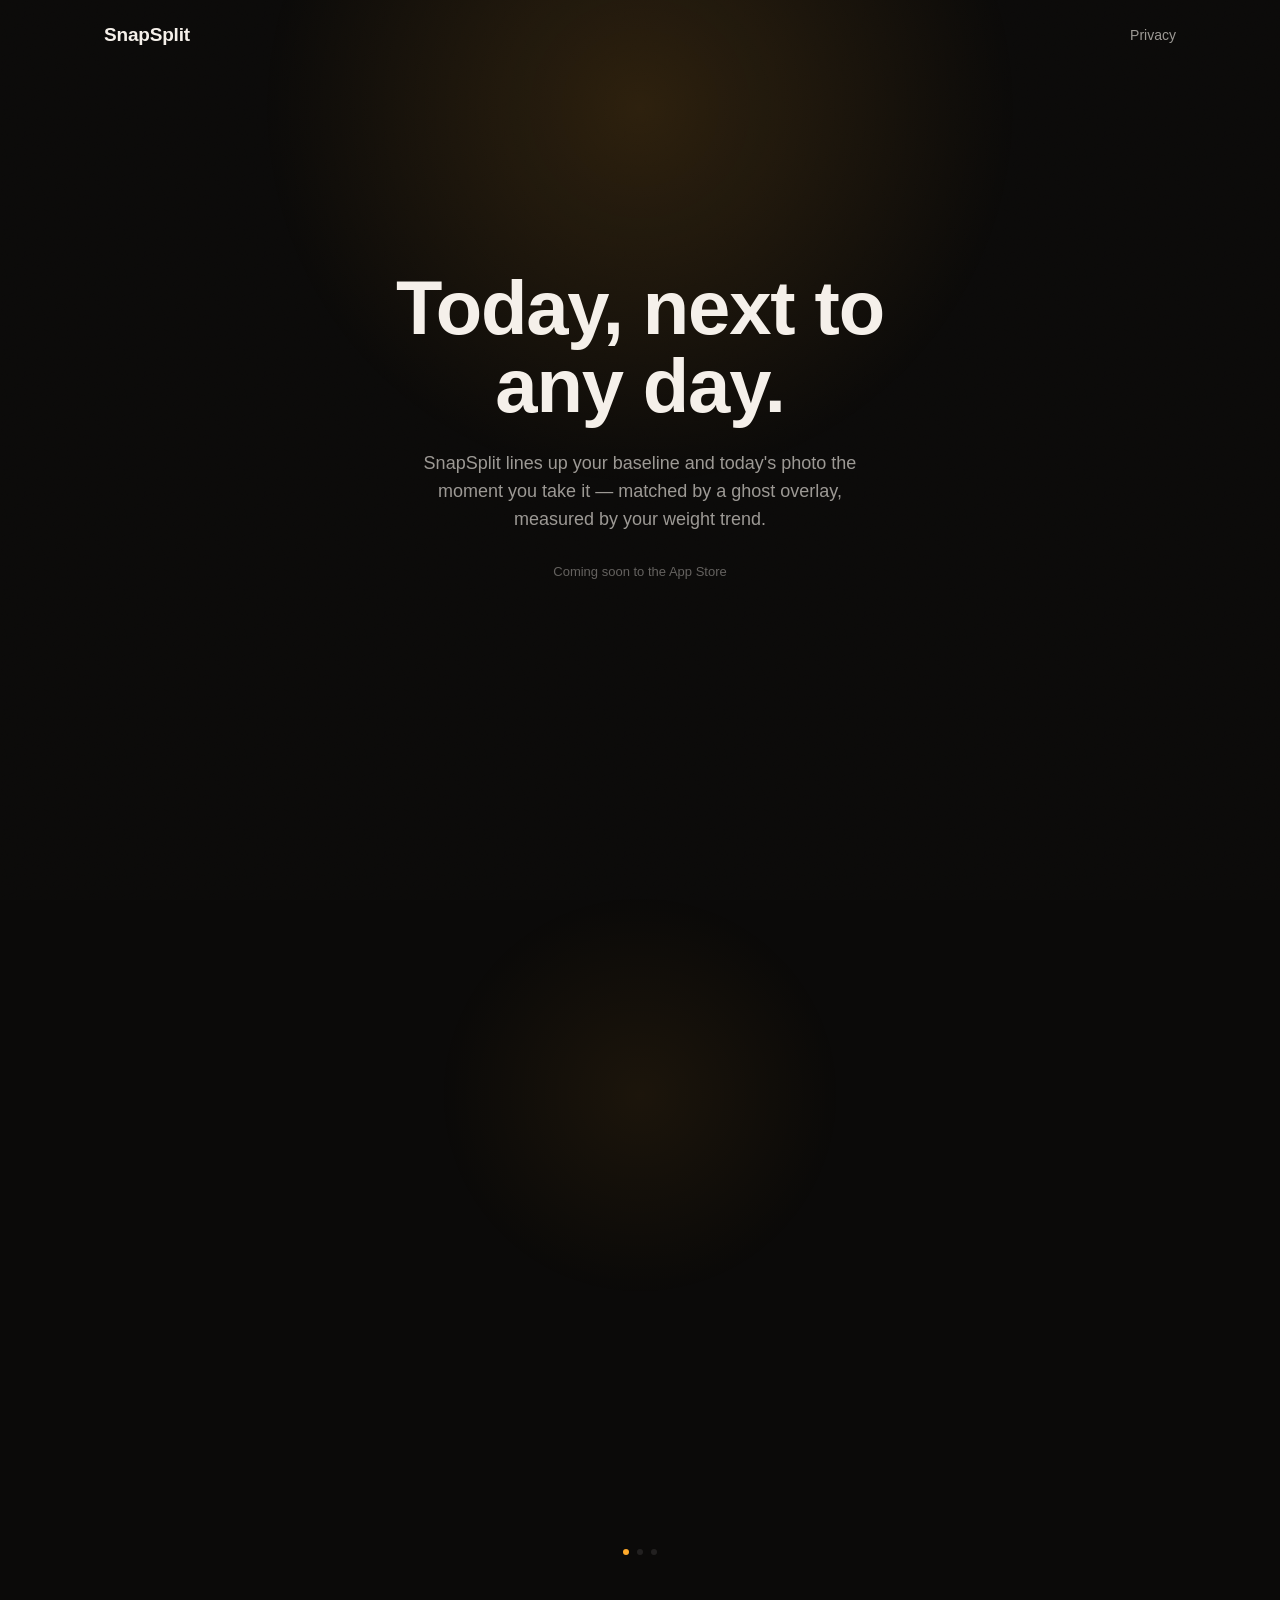
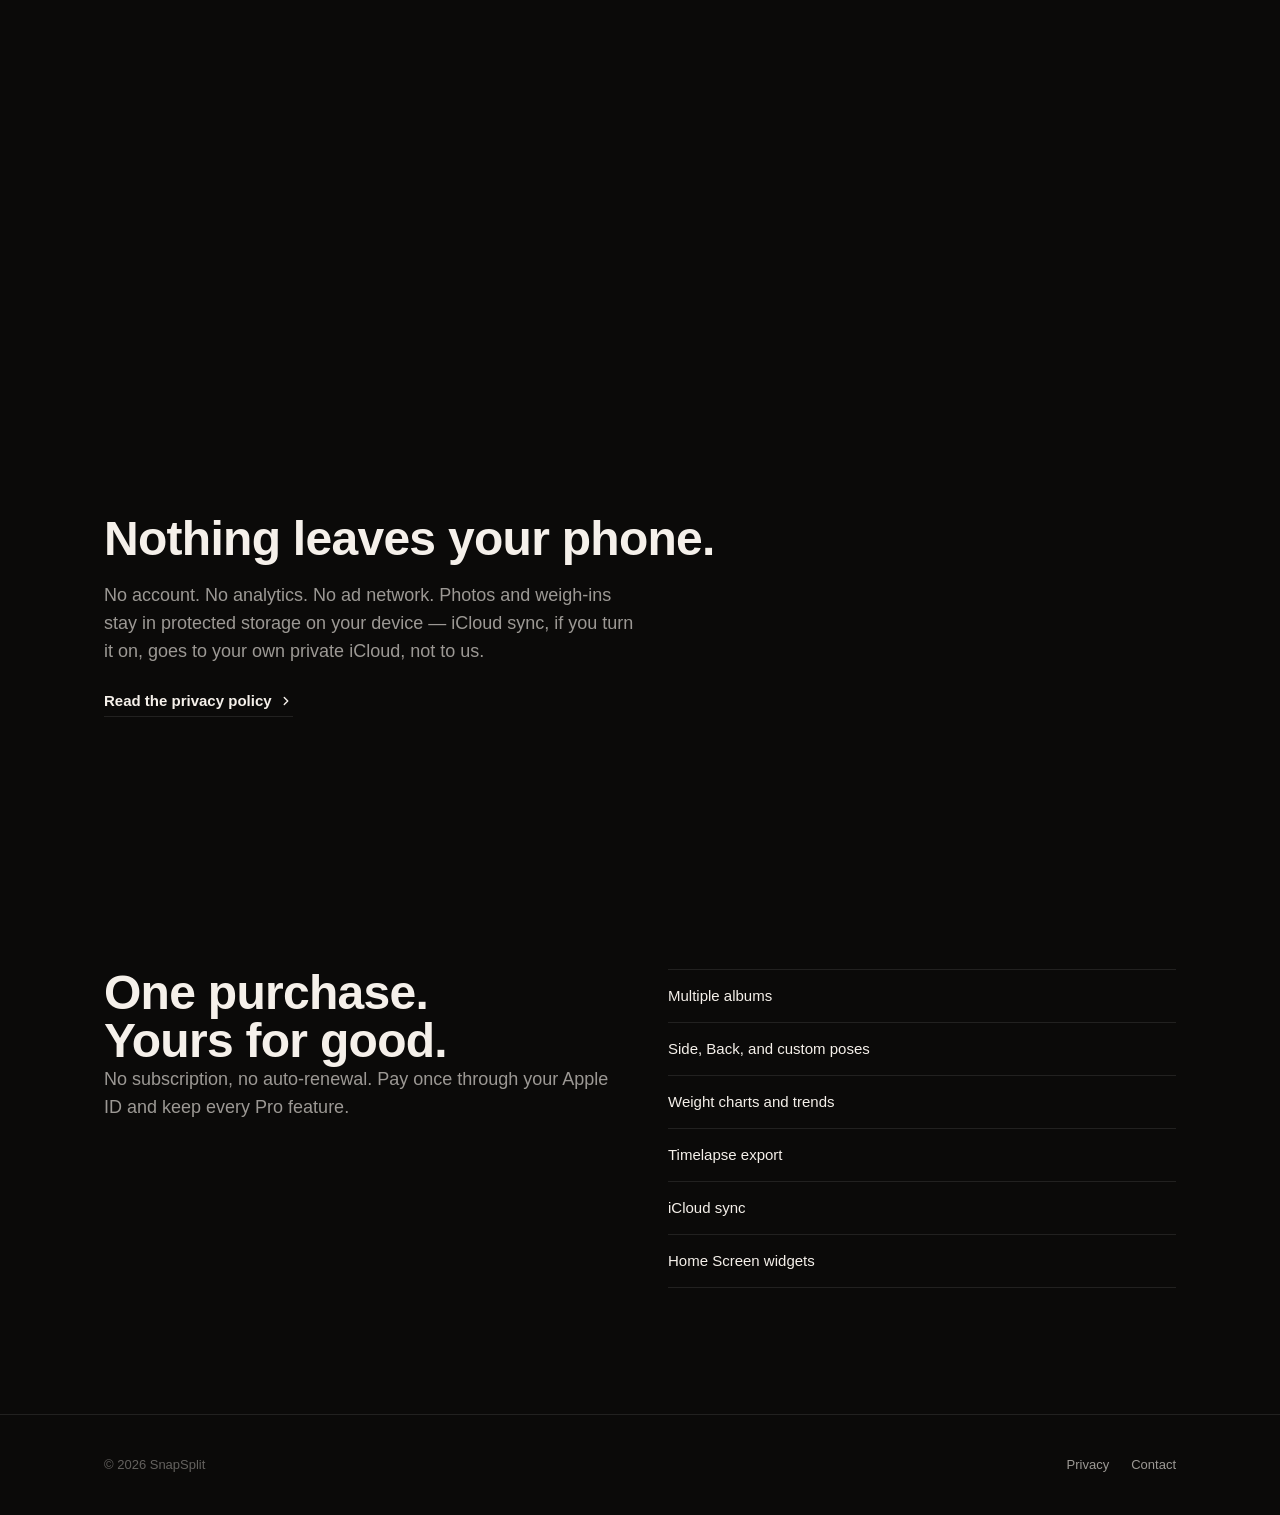
==== commit af43bfd9: "Fix reveal-copy width collapse, center hero, add scroll-driven ambient light - Fix real layout bug: " ====
--- a/index.html
+++ b/index.html
@@ -8,6 +8,7 @@
 <link rel="stylesheet" href="styles.css">
 </head>
 <body>
+<div class="ambient" aria-hidden="true"></div>
 
 <nav class="nav" id="nav">
   <div class="container">
@@ -101,14 +102,8 @@
   </div>
 </footer>
 
+<script src="main.js"></script>
 <script>
-(function () {
-  var nav = document.getElementById('nav');
-  window.addEventListener('scroll', function () {
-    nav.classList.toggle('scrolled', window.scrollY > 8);
-  }, { passive: true });
-})();
-
 /* Scroll-scrubbed deck: the section is pinned for 320vh of scroll, and
  * everything inside is driven purely by how far through that span the
  * user has scrolled — no scroll-triggered one-shot fades. Reduced-motion
--- a/styles.css
+++ b/styles.css
@@ -25,6 +25,7 @@
   --font: -apple-system, BlinkMacSystemFont, "SF Pro Display", "Segoe UI", Roboto, sans-serif;
   --container: 1120px;
   --ease: cubic-bezier(0.16, 1, 0.3, 1);
+  --ambient-y: 15%;
 }
 
 * { box-sizing: border-box; }
@@ -51,6 +52,18 @@
   background-image: url("data:image/svg+xml,%3Csvg xmlns='http://www.w3.org/2000/svg' width='120' height='120'%3E%3Cfilter id='n'%3E%3CfeTurbulence type='fractalNoise' baseFrequency='0.9' numOctaves='2' stitchTiles='stitch'/%3E%3C/filter%3E%3Crect width='100%25' height='100%25' filter='url(%23n)'/%3E%3C/svg%3E");
 }
 
+/* The one lamp: a soft warm glow, fixed to the viewport, whose vertical
+   position (--ambient-y) main.js updates on scroll — it drifts down the
+   page with you rather than sitting still, which is the whole "feeling
+   of travel" the flat dark ground was missing on its own. */
+.ambient {
+  position: fixed;
+  inset: 0;
+  z-index: 0;
+  pointer-events: none;
+  background: radial-gradient(60vh circle at 50% var(--ambient-y), var(--accent-wash) 0%, transparent 70%);
+}
+
 img { max-width: 100%; display: block; }
 a { color: inherit; }
 :focus-visible { outline: 2px solid var(--accent); outline-offset: 3px; }
@@ -110,9 +123,10 @@
 
 /* ---------- Hero ---------- */
 
-.hero { padding: 22vh 0 14vh; }
-.hero h1 { max-width: 15ch; margin-bottom: 26px; }
-.hero .lede { max-width: 46ch; margin-bottom: 28px; }
+.hero { position: relative; z-index: 2; padding: 22vh 0 14vh; text-align: center; }
+.hero .container { display: flex; flex-direction: column; align-items: center; }
+.hero h1 { max-width: 15ch; margin: 0 auto 26px; }
+.hero .lede { max-width: 46ch; margin: 0 auto 28px; }
 .hero .note { font-size: 13px; color: var(--text-tertiary); }
 
 .hero h1, .hero .lede, .hero .note {
@@ -129,7 +143,7 @@
 
 /* ---------- Scroll-linked reveal ---------- */
 
-.reveal { height: 320vh; position: relative; }
+.reveal { height: 320vh; position: relative; z-index: 2; }
 .reveal-sticky {
   position: sticky;
   top: 0;
@@ -194,7 +208,10 @@
 .rcard-then .rcard-tag { color: var(--archive); }
 .rcard-now .rcard-tag { color: var(--accent); }
 
-.reveal-copy { position: relative; margin-top: 44px; text-align: center; max-width: 480px; min-height: 84px; padding: 0 24px; }
+/* width:100% (not just max-width) matters here: every child is
+   position:absolute, so this box has no in-flow content to size itself
+   by and would otherwise collapse toward zero width. */
+.reveal-copy { position: relative; width: 100%; margin-top: 44px; text-align: center; max-width: 480px; min-height: 84px; padding: 0 24px; }
 .reveal-copy h3 { margin-bottom: 10px; }
 .reveal-copy p { margin: 0 auto; }
 .reveal-phase {
@@ -224,7 +241,7 @@
 
 /* ---------- Sections ---------- */
 
-section.plain { padding: 14vh 0; }
+section.plain { position: relative; z-index: 2; padding: 14vh 0; }
 .section-copy { max-width: 640px; }
 .section-copy h2 { margin-bottom: 18px; }
 .section-copy .lede { margin-bottom: 22px; }
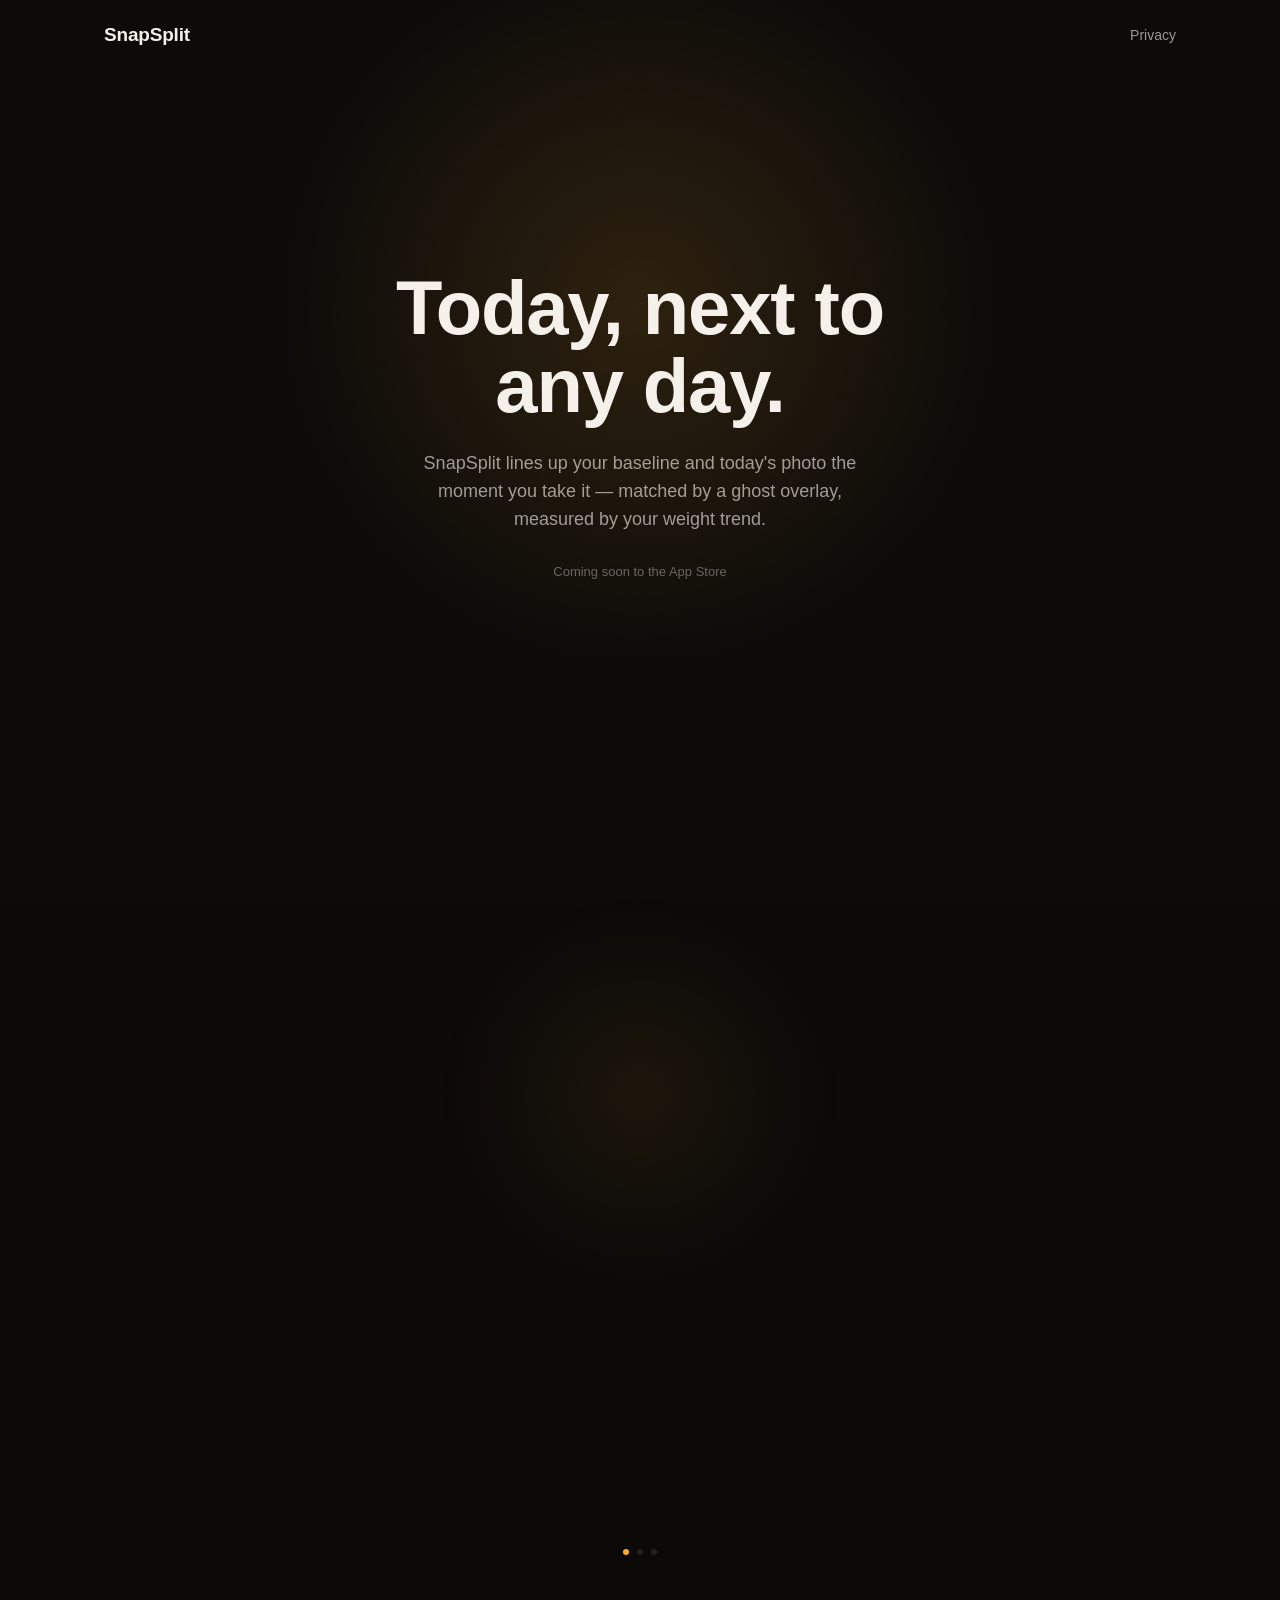
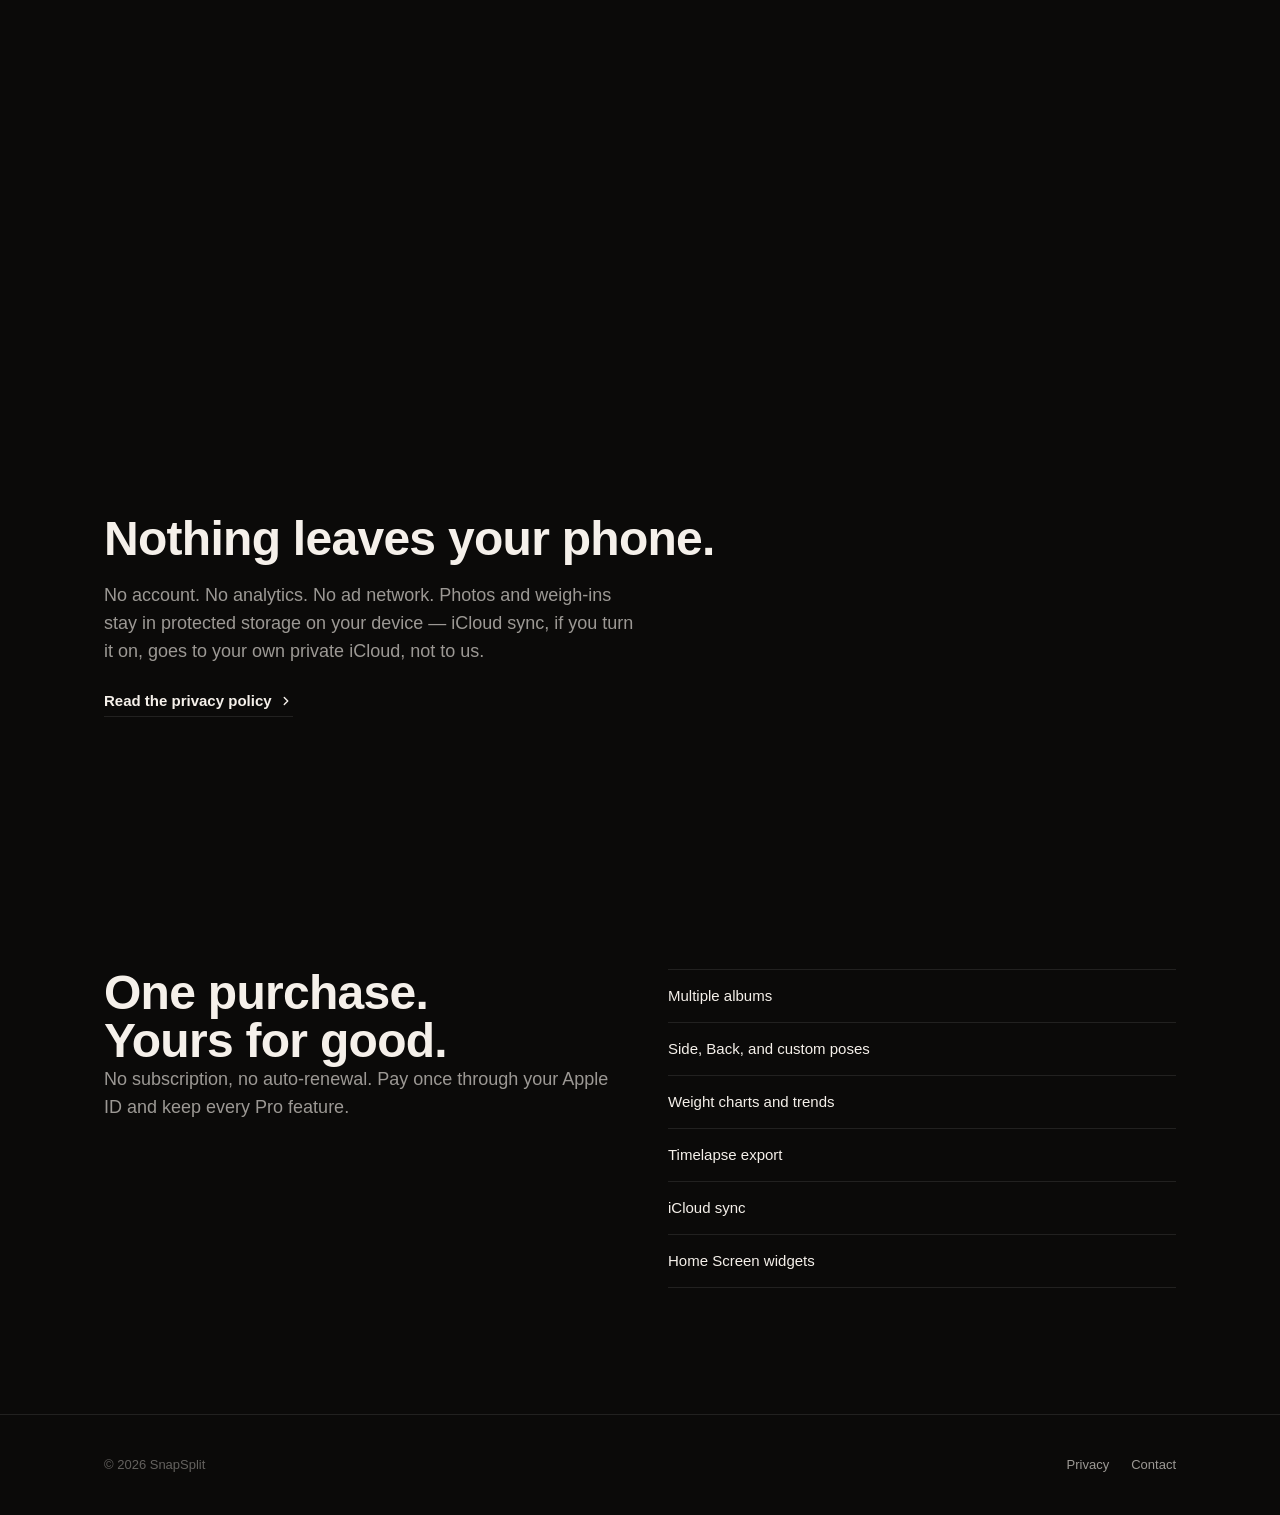
==== commit 5598b5ca: "Add app icon as favicon; lower the ambient glow's starting position - Generate favicon-32/192/512.pn" ====
--- a/index.html
+++ b/index.html
@@ -5,6 +5,10 @@
 <meta name="viewport" content="width=device-width, initial-scale=1">
 <title>SnapSplit</title>
 <meta name="description" content="SnapSplit lines up your baseline and today's photo the moment you take it. No account, no analytics, kept entirely on your phone.">
+<link rel="icon" type="image/png" sizes="32x32" href="favicon-32.png">
+<link rel="icon" type="image/png" sizes="192x192" href="favicon-192.png">
+<link rel="icon" type="image/png" sizes="512x512" href="favicon-512.png">
+<link rel="apple-touch-icon" href="apple-touch-icon.png">
 <link rel="stylesheet" href="styles.css">
 </head>
 <body>
--- a/styles.css
+++ b/styles.css
@@ -25,7 +25,7 @@
   --font: -apple-system, BlinkMacSystemFont, "SF Pro Display", "Segoe UI", Roboto, sans-serif;
   --container: 1120px;
   --ease: cubic-bezier(0.16, 1, 0.3, 1);
-  --ambient-y: 15%;
+  --ambient-y: 34%;
 }
 
 * { box-sizing: border-box; }
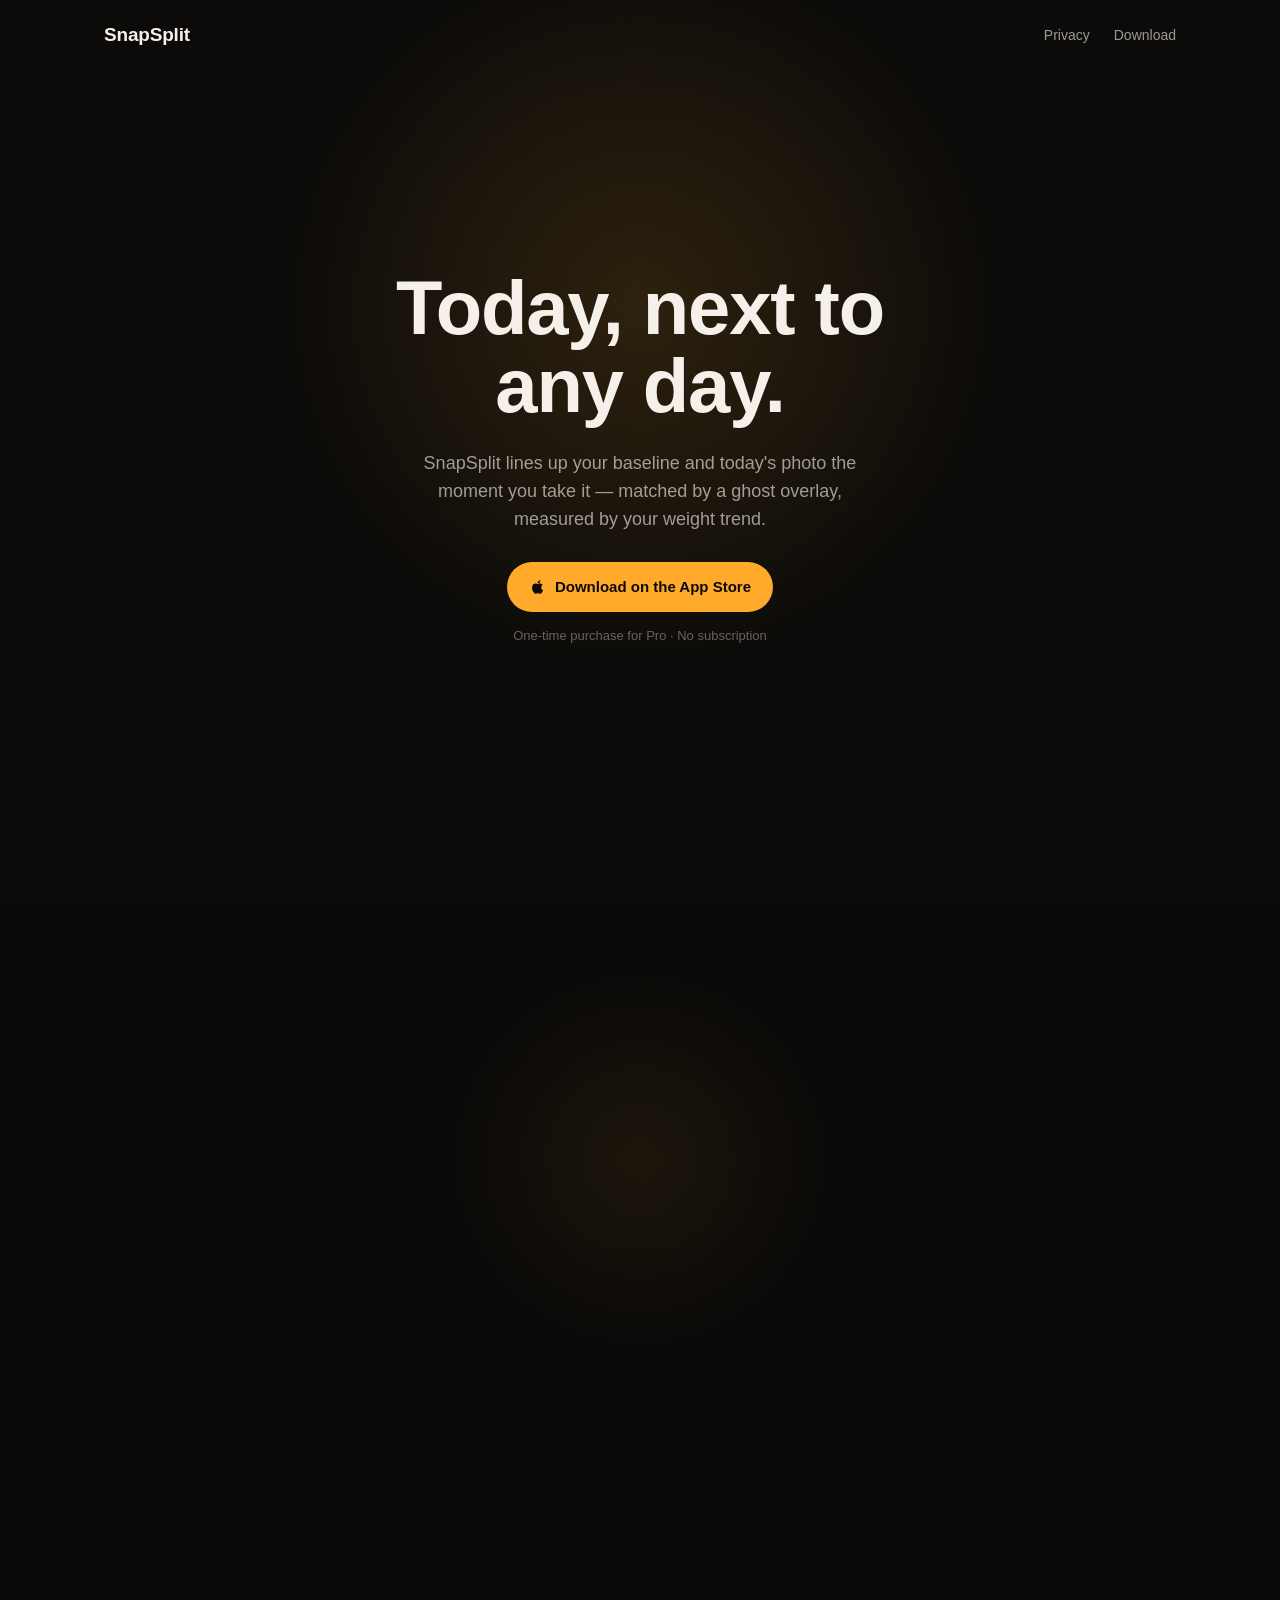
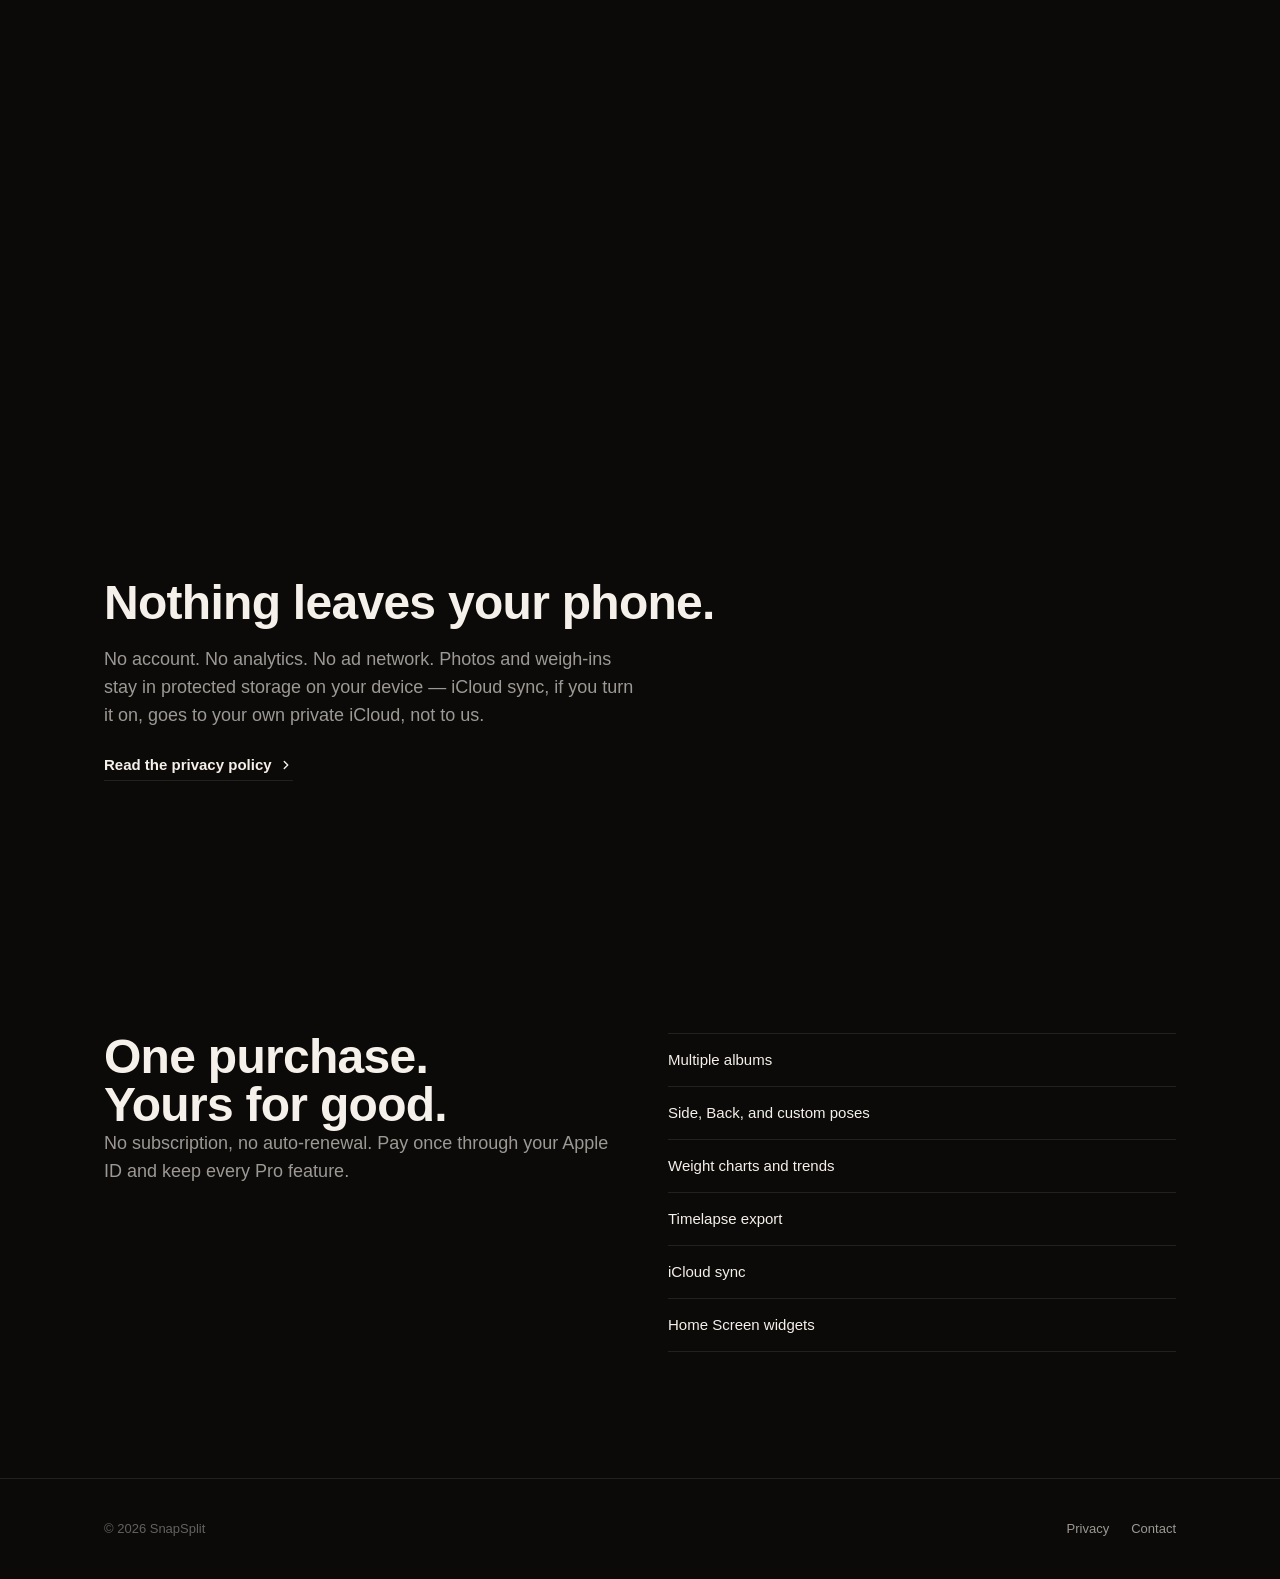
==== commit 8ecb610a: "Replace 'Coming soon' with App Store download link Co-Authored-By: Claude Opus 5.5 <noreply@anthropi" ====
--- a/index.html
+++ b/index.html
@@ -9,6 +9,7 @@
 <link rel="icon" type="image/png" sizes="192x192" href="favicon-192.png">
 <link rel="icon" type="image/png" sizes="512x512" href="favicon-512.png">
 <link rel="apple-touch-icon" href="apple-touch-icon.png">
+<meta name="apple-itunes-app" content="app-id=6822157909">
 <link rel="stylesheet" href="styles.css">
 </head>
 <body>
@@ -19,6 +20,7 @@
     <a class="wordmark" href="./">SnapSplit</a>
     <div class="nav-links">
       <a href="privacy.html">Privacy</a>
+      <a href="https://apps.apple.com/us/app/snapsplit-progress-photos/id6822157909">Download</a>
     </div>
   </div>
 </nav>
@@ -27,7 +29,11 @@
   <div class="container">
     <h1>Today, next to any day.</h1>
     <p class="lede">SnapSplit lines up your baseline and today's photo the moment you take it — matched by a ghost overlay, measured by your weight trend.</p>
-    <p class="note">Coming soon to the App Store</p>
+    <a class="store-btn" href="https://apps.apple.com/us/app/snapsplit-progress-photos/id6822157909">
+      <svg width="18" height="18" viewBox="0 0 24 24" fill="currentColor" aria-hidden="true"><path d="M16.37 12.6c-.02-2.3 1.88-3.4 1.96-3.46-1.07-1.56-2.73-1.78-3.32-1.8-1.41-.14-2.76.83-3.48.83-.72 0-1.82-.81-3-.79-1.54.02-2.96.9-3.76 2.27-1.6 2.78-.41 6.9 1.15 9.16.76 1.1 1.67 2.34 2.86 2.3 1.15-.05 1.58-.74 2.97-.74 1.38 0 1.78.74 2.99.72 1.24-.02 2.02-1.12 2.77-2.23.87-1.28 1.23-2.52 1.25-2.58-.03-.01-2.4-.92-2.42-3.65zM14.1 5.86c.63-.77 1.06-1.83.94-2.89-.91.04-2.02.61-2.67 1.37-.58.67-1.1 1.76-.96 2.8 1.02.08 2.06-.52 2.69-1.28z"/></svg>
+      Download on the App Store
+    </a>
+    <p class="note">One-time purchase for Pro · No subscription</p>
   </div>
 </header>
 
--- a/styles.css
+++ b/styles.css
@@ -127,15 +127,25 @@
 .hero .container { display: flex; flex-direction: column; align-items: center; }
 .hero h1 { max-width: 15ch; margin: 0 auto 26px; }
 .hero .lede { max-width: 46ch; margin: 0 auto 28px; }
-.hero .note { font-size: 13px; color: var(--text-tertiary); }
-
-.hero h1, .hero .lede, .hero .note {
+.hero .note { font-size: 13px; color: var(--text-tertiary); margin-top: 14px; }
+
+.store-btn {
+  display: inline-flex; align-items: center; gap: 8px;
+  padding: 13px 22px; border-radius: 999px;
+  background: var(--accent); color: var(--on-accent);
+  font-size: 15px; font-weight: 600; text-decoration: none;
+  transition: box-shadow 0.2s var(--ease), filter 0.2s var(--ease);
+}
+.store-btn:hover { filter: brightness(1.08); box-shadow: 0 8px 28px var(--accent-wash); }
+
+.hero h1, .hero .lede, .hero .store-btn, .hero .note {
   opacity: 0;
   transform: translateY(16px);
   animation: rise 1s var(--ease) both;
 }
 .hero .lede { animation-delay: 0.1s; }
-.hero .note { animation-delay: 0.2s; }
+.hero .store-btn { animation-delay: 0.2s; }
+.hero .note { animation-delay: 0.3s; }
 
 @keyframes rise {
   to { opacity: 1; transform: translateY(0); }
@@ -301,7 +311,7 @@
 
 @media (prefers-reduced-motion: reduce) {
   html { scroll-behavior: auto; }
-  .hero h1, .hero .lede, .hero .note { opacity: 1; transform: none; animation: none; }
+  .hero h1, .hero .lede, .hero .store-btn, .hero .note { opacity: 1; transform: none; animation: none; }
   .reveal { height: auto; }
   .reveal-sticky { position: relative; height: auto; padding: 10vh 0; }
   .reveal-stage {
